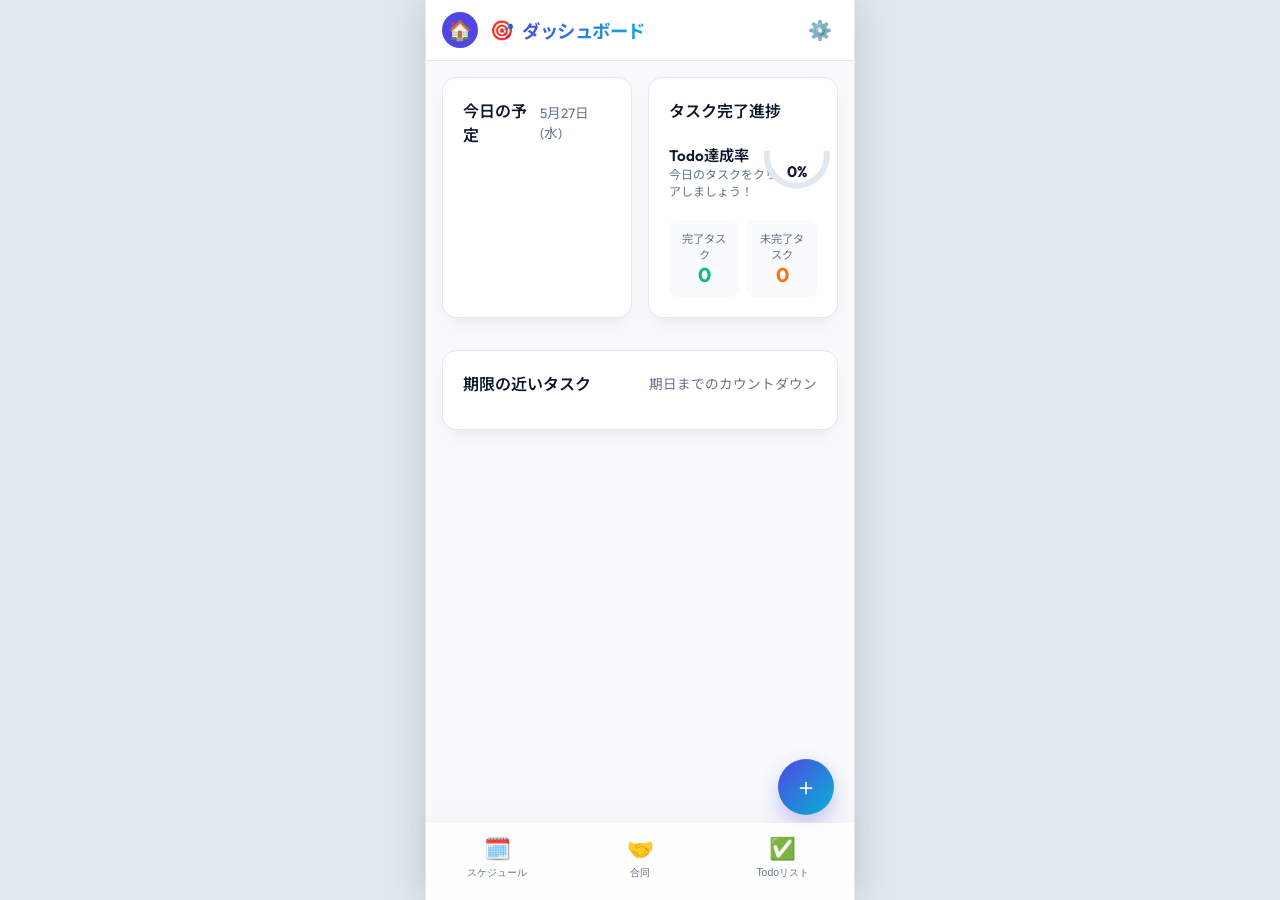
==== code/index.html @ f5e9c6a5 "Add files via upload" ====
<!DOCTYPE html>
<html lang="ja" data-theme="light">

<head>
    <link rel="manifest" href="manifest.json">
    <meta charset="UTF-8">
    <meta name="viewport" content="width=device-width, initial-scale=1.0">
    <title>ライフ・オーガナイザー - スケジュール＆Todo管理</title>
    <link rel="stylesheet" href="style.css">
</head>

<body>

    <!-- ヘッダー -->
    <header>
        <div class="header-left">
            <button id="header-btn-dashboard" class="header-icon-btn active"
                onclick="switchPage('dashboard', 'ダッシュボード')" title="ダッシュボード">🏠</button>
            <div class="header-logo">
                <span style="font-size: 1.2rem;">🎯</span>
                <h1 id="header-title">ダッシュボード</h1>
            </div>
        </div>
        <div class="header-right">
            <button id="header-btn-settings" class="header-icon-btn" onclick="switchPage('settings', '設定・画像')"
                title="設定・画像">⚙️</button>
        </div>
    </header>

    <!-- メインコンテンツ -->
    <main>

        <!-- 1. ダッシュボード画面 -->
        <div id="page-dashboard" class="page active">
            <div class="dashboard-grid">

                <!-- 今日の一日（スケジュール） -->
                <div class="card">
                    <div class="card-title">
                        <span>今日の予定</span>
                        <span class="card-subtitle" id="dash-date">5月27日 (水)</span>
                    </div>
                    <div id="dashboard-schedule" class="dashboard-schedule-list">
                        <!-- JSで動的に追加 -->
                    </div>
                </div>

                <!-- タスク進捗サマリー -->
                <div class="card">
                    <div class="card-title">タスク完了進捗</div>
                    <div class="stat-widget">
                        <div>
                            <div style="font-weight: 600; font-size: 0.95rem;">Todo達成率</div>
                            <div style="font-size: 0.75rem; color: var(--text-secondary);">今日のタスクをクリアしましょう！</div>
                        </div>

                        <!-- 円形進捗ゲージ -->
                        <div class="progress-ring-container">
                            <svg class="progress-ring-svg">
                                <circle class="progress-ring-circle-bg" cx="35" cy="35" r="30" />
                                <circle class="progress-ring-circle" id="progress-circle" cx="35" cy="35" r="30" />
                            </svg>
                            <span class="progress-text" id="progress-percent-text">0%</span>
                        </div>
                    </div>

                    <div style="display: grid; grid-template-columns: 1fr 1fr; gap: 8px; margin-top: 14px;">
                        <div
                            style="background-color: var(--bg-primary); padding: 10px; border-radius: var(--radius-sm); text-align: center;">
                            <div style="font-size: 0.7rem; color: var(--text-secondary);">完了タスク</div>
                            <div style="font-size: 1.25rem; font-weight: 700; color: var(--accent-green);"
                                id="todo-completed-count">0</div>
                        </div>
                        <div
                            style="background-color: var(--bg-primary); padding: 10px; border-radius: var(--radius-sm); text-align: center;">
                            <div style="font-size: 0.7rem; color: var(--text-secondary);">未完了タスク</div>
                            <div style="font-size: 1.25rem; font-weight: 700; color: var(--accent-orange);"
                                id="todo-active-count">0</div>
                        </div>
                    </div>
                </div>

                <!-- 期限の近いタスク -->
                <div class="card" style="grid-column: 1 / -1;">
                    <div class="card-title">
                        <span>期限の近いタスク</span>
                        <span class="card-subtitle">期日までのカウントダウン</span>
                    </div>
                    <div id="dashboard-todos" class="dashboard-todos-list">
                        <!-- JSで動的に追加 -->
                    </div>
                </div>

            </div>
        </div>



        <!-- 3. 見比べ画面 (左右分割) -->
        <div id="page-split" class="page">
            <div class="split-container" id="split-container">
                <!-- 左側：本日のスケジュールタイムライン -->
                <div class="split-left" id="split-left">
                    <div class="card-title" style="margin-bottom: 8px; flex-wrap: wrap; gap: 6px;">
                        <span id="split-schedule-title">スケジュール</span>
                        <br>
                        <div style="display: flex; align-items: center; gap: 6px; margin-left: auto;">
                            <button class="btn-icon" id="split-prev" title="前日" onclick="moveSplitDate(-1)">◀</button>
                            <span class="card-subtitle" id="split-date"
                                style="min-width: 90px; text-align: center;">-月-日 (-)</span>
                            <button class="btn-icon" id="split-next" title="翌日" onclick="moveSplitDate(1)">▶</button>
                            <button class="btn-today" id="split-today" onclick="moveSplitDate(0)"
                                style="font-size: 0.7rem; padding: 3px 8px;">今日</button>
                        </div>
                    </div>
                    <div id="split-schedule-content" class="schedule-timeline-wrapper">
                        <!-- JSで今日のスケジュールと空き時間を描画 -->
                    </div>
                </div>
                <!-- 仕切り線 (レジライザー) -->
                <div class="split-divider" id="split-divider">
                    <div class="split-divider-handle"></div>
                </div>
                <!-- 右側：Todoリスト -->
                <div class="split-right" id="split-right">
                    <div class="card-title" style="margin-bottom: 8px;">締め切り間近のTodo</div>
                    <div id="split-todo-content" class="todo-list-wrapper">
                        <!-- JSで簡略版Todoリストを描画 -->
                    </div>
                </div>
            </div>
        </div>

        <!-- 4. スケジュール画面（旧カレンダー） -->
        <div id="page-calendar" class="page">
            <div class="calendar-controls">
                <div style="display: flex; gap: 8px; align-items: center;">
                    <button class="btn-icon" id="cal-prev" title="前">◀</button>
                    <button class="btn-today" id="cal-today">今日</button>
                    <button class="btn-icon" id="cal-next" title="次">▶</button>
                </div>
                <div class="calendar-month-center">
                    <h2 id="calendar-month-year">2026年 5月</h2>
                </div>
                <!-- 週・月切り替えセグメントコントロール -->
                <div class="view-toggle-container">
                    <button id="btn-view-month" class="view-toggle-btn active"
                        onclick="switchCalendarView('month')">月</button>
                    <button id="btn-view-week" class="view-toggle-btn" onclick="switchCalendarView('week')">週</button>
                </div>
            </div>
            <!-- 曜日ヘッダー（固定） -->
            <div class="calendar-weekday-header" id="calendar-weekday-header">
                <!-- JSで生成 -->
            </div>
            <!-- 日付グリッド（スクロール可能） -->
            <div class="calendar-grid" id="calendar-grid">
                <!-- JSで動的にカレンダーを生成 -->
            </div>
        </div>

        <!-- 5. Todoリスト画面 -->
        <div id="page-todo" class="page">
            <!-- フィルターコントロール -->
            <div style="display: flex; flex-direction: column; gap: 10px; margin-bottom: 16px;">
                <!-- 状態フィルター + 並び替え -->
                <div style="display: flex; gap: 6px; overflow-x: auto; padding-bottom: 2px; align-items: center;">
                    <button class="btn btn-primary" id="todo-filter-all">すべて</button>
                    <button class="btn btn-secondary" id="todo-filter-active">未完了</button>
                    <button class="btn btn-secondary" id="todo-filter-completed">完了済み</button>
                    <div style="margin-left: auto; display: flex; align-items: center; gap: 6px; flex-shrink: 0;">
                        <span
                            style="font-size: 0.75rem; color: var(--text-secondary); white-space: nowrap;">並び替え:</span>
                        <select id="todo-sort-select" class="form-control"
                            style="font-size: 0.75rem; padding: 4px 8px; height: auto; min-width: 110px;">
                            <option value="deadline-asc">期日 昇順 ↑</option>
                            <option value="deadline-desc">期日 降順 ↓</option>
                            <option value="priority-desc">優先順位順</option>
                        </select>
                    </div>
                </div>
                <!-- カテゴリタグフィルター -->
                <div
                    style="display: flex; gap: 6px; overflow-x: auto; padding-bottom: 2px; border-top: 1px solid var(--border); padding-top: 8px;">
                    <button class="btn btn-secondary" style="font-size:0.75rem; padding: 4px 10px;"
                        id="tag-filter-all">全タグ</button>
                    <button class="btn btn-secondary" style="font-size:0.75rem; padding: 4px 10px;"
                        id="tag-filter-work">💼<br> 仕事</button>
                    <button class="btn btn-secondary" style="font-size:0.75rem; padding: 4px 10px;"
                        id="tag-filter-private">🏠<br> プライベート</button>
                    <button class="btn btn-secondary" style="font-size:0.75rem; padding: 4px 10px;"
                        id="tag-filter-shopping">🛒<br>買い物</button>
                    <button class="btn btn-secondary" style="font-size:0.75rem; padding: 4px 10px;"
                        id="tag-filter-other">💡<br>その他</button>
                </div>
            </div>
            <div class="todo-list-wrapper" id="todo-list-container">
                <!-- JSで動的にTodoカードを描画 -->
            </div>
        </div>

        <!-- 6. 設定・画像管理画面 -->
        <div id="page-settings" class="page">
            <div class="card">
                <div class="card-title">参考用画像・スケジュール写真の登録</div>
                <p style="font-size: 0.8rem; color: var(--text-secondary); margin-bottom: 14px;">
                    仕事のシフト表、カレンダーのスクショ、トレーニングメニューなどの画像を登録し、いつでも参照できます。
                </p>
                <div class="image-upload-area" id="image-upload-area">
                    <span style="font-size: 2rem; display: block; margin-bottom: 8px;">📷</span>
                    <span style="font-size: 0.85rem; font-weight: 600;">画像をアップロード / カメラで撮影</span>
                    <input type="file" id="timetable-image-input" accept="image/*" style="display: none;">
                </div>
                <div class="image-preview-container" id="image-preview-container" style="display: none;">
                    <button class="image-remove-btn" id="image-remove-btn" title="画像を削除">✕</button>
                    <img id="timetable-image-preview" src="" alt="登録スケジュール画像">
                </div>
            </div>

            <div class="card">
                <div class="card-title">表示設定</div>
                <div class="setting-item">
                    <div>
                        <div style="font-weight: 600; font-size: 0.9rem;">ダークモード</div>
                        <div style="font-size: 0.75rem; color: var(--text-secondary);">アプリをダークテーマ（黒背景）にします</div>
                    </div>
                    <label class="switch">
                        <input type="checkbox" id="setting-dark-theme">
                        <span class="slider"></span>
                    </label>
                </div>
                <div class="setting-item">
                    <div>
                        <div style="font-weight: 600; font-size: 0.9rem;">土曜日・日曜日を表示</div>
                        <div style="font-size: 0.75rem; color: var(--text-secondary);">週間プランナーに土日を含めます</div>
                    </div>
                    <label class="switch">
                        <input type="checkbox" id="setting-saturday" checked>
                        <span class="slider"></span>
                    </label>
                </div>
                <div class="setting-item">
                    <div>
                        <div style="font-weight: 600; font-size: 0.9rem;">カレンダーを月曜始まりにする</div>
                        <div style="font-size: 0.75rem; color: var(--text-secondary);">オフにすると日曜始まりになります</div>
                    </div>
                    <label class="switch">
                        <input type="checkbox" id="setting-monday-start" checked>
                        <span class="slider"></span>
                    </label>
                </div>
            </div>

            <div class="card" style="border-color: rgba(239, 68, 68, 0.2);">
                <div class="card-title" style="color: var(--accent-red);">データ管理</div>
                <p style="font-size: 0.8rem; color: var(--text-secondary); margin-bottom: 14px;">
                    アプリに保存されているすべてのデータ（スケジュール、Todo、設定、画像）を完全に初期化します。
                </p>
                <button class="btn btn-danger btn-full" id="btn-reset-data">データをすべて初期化する</button>
            </div>
        </div>

    </main>

    <!-- 新規作成ダイアログを呼び出すフローティングアクションボタン(FAB) -->
    <button class="fab" id="fab" title="新規追加">＋</button>

    <!-- ボトムナビゲーション -->
    <nav>
        <button id="nav-calendar" onclick="switchPage('calendar', 'スケジュール')">
            <span class="nav-icon">🗓️</span>
            <span>スケジュール</span>
        </button>
        <button id="nav-split" onclick="switchPage('split', '合同')">
            <span class="nav-icon">🤝</span>
            <span>合同</span>
        </button>
        <button id="nav-todo" onclick="switchPage('todo', 'Todoリスト')">
            <span class="nav-icon">✅</span>
            <span>Todoリスト</span>
        </button>
    </nav>


    <!-- ================= モーダル群 ================= -->

    <!-- 1. 新規追加選択モーダル -->
    <div class="modal-overlay" id="modal-add-selector">
        <div class="modal">
            <div class="modal-header">
                <h3 class="modal-title">新規追加</h3>
                <button class="modal-close" onclick="closeModal('modal-add-selector')">✕</button>
            </div>
            <div style="display: flex; flex-direction: column; gap: 12px;">
                <button class="btn btn-secondary" onclick="openAddTodoFromSelector()"
                    style="justify-content: flex-start; padding: 14px;">
                    <span style="font-size: 1.25rem; margin-right: 8px;">✅</span>
                    Todoを追加する
                </button>
                <button class="btn btn-secondary" onclick="openAddEventFromSelector()"
                    style="justify-content: flex-start; padding: 14px;">
                    <span style="font-size: 1.25rem; margin-right: 8px;">📅</span>
                    予定を追加する
                </button>
            </div>
        </div>
    </div>

    <!-- 2. 週間スケジュール登録・編集モーダル -->
    <div class="modal-overlay" id="modal-weekly-edit">
        <div class="modal">
            <div class="modal-header">
                <h3 class="modal-title" id="weekly-modal-title">習慣・週間予定の登録</h3>
                <button class="modal-close" onclick="closeModal('modal-weekly-edit')">✕</button>
            </div>
            <form id="form-weekly">
                <input type="hidden" id="weekly-id">

                <div class="form-group">
                    <label for="weekly-title">予定・ルーティン名 *</label>
                    <input type="text" id="weekly-title" class="form-control" placeholder="例: ヨガ教室、英会話、ゴミ出し" required>
                </div>
                <div class="form-row">
                    <div class="form-group">
                        <label for="weekly-day-select">曜日 *</label>
                        <select id="weekly-day-select" class="form-control">
                            <option value="1">月曜日</option>
                            <option value="2">火曜日</option>
                            <option value="3">水曜日</option>
                            <option value="4">木曜日</option>
                            <option value="5">金曜日</option>
                            <option value="6" id="weekly-opt-sat">土曜日</option>
                            <option value="0" id="weekly-opt-sun">日曜日</option>
                        </select>
                    </div>
                    <div class="form-group">
                        <label for="weekly-timeblock-select">時間枠 *</label>
                        <select id="weekly-timeblock-select" class="form-control" onchange="toggleWeeklyTimeInput()">
                            <option value="morning">🌅 朝 (〜12時)</option>
                            <option value="afternoon">☀️ 昼 (12時〜18時)</option>
                            <option value="evening">🌙 夜 (18時〜)</option>
                            <option value="specific">🕰️ 時間を指定する</option>
                        </select>
                    </div>
                </div>

                <!-- 具体的な時間設定 (時間指定選択時のみ表示) -->
                <div class="form-row" id="weekly-time-input-row" style="display: none;">
                    <div class="form-group">
                        <label for="weekly-start-time">開始時刻</label>
                        <input type="time" id="weekly-start-time" class="form-control" value="09:00">
                    </div>
                    <div class="form-group">
                        <label for="weekly-end-time">終了時刻</label>
                        <input type="time" id="weekly-end-time" class="form-control" value="10:00">
                    </div>
                </div>

                <div class="form-row">
                    <div class="form-group">
                        <label for="weekly-category">カテゴリ</label>
                        <select id="weekly-category" class="form-control">
                            <option value="work">💼 仕事</option>
                            <option value="private" selected>🏠 プライベート</option>
                            <option value="shopping">🛒 買い物</option>
                            <option value="other">💡 その他</option>
                        </select>
                    </div>
                    <div class="form-group">
                        <label for="weekly-color">テーマカラー</label>
                        <input type="hidden" id="weekly-color" value="#4F46E5">
                        <div class="color-picker" id="weekly-color-picker">
                            <!-- JSで生成 -->
                        </div>
                    </div>
                </div>

                <div class="form-group">
                    <label for="weekly-notes">詳細メモ</label>
                    <textarea id="weekly-notes" class="form-control" rows="2" placeholder="持ち物、場所、備考など"></textarea>
                </div>

                <div style="display: flex; gap: 10px; margin-top: 20px;">
                    <button type="button" class="btn btn-secondary" onclick="closeModal('modal-weekly-edit')"
                        style="flex: 1;">キャンセル</button>
                    <button type="submit" class="btn btn-primary" style="flex: 1;">保存する</button>
                </div>
            </form>
        </div>
    </div>

    <!-- 3. Todo登録・編集モーダル -->
    <div class="modal-overlay" id="modal-todo-edit">
        <div class="modal">
            <div class="modal-header">
                <h3 class="modal-title" id="todo-modal-title">Todo・タスクの追加</h3>
                <button class="modal-close" onclick="closeModal('modal-todo-edit')">✕</button>
            </div>
            <form id="form-todo">
                <input type="hidden" id="todo-id">
                <div class="form-group">
                    <label for="todo-title">タスク名 *</label>
                    <input type="text" id="todo-title" class="form-control" placeholder="例: レポート提出、食材買い出し、メール返信"
                        required>
                </div>
                <div class="form-row">
                    <div class="form-group">
                        <label for="todo-category">カテゴリ</label>
                        <select id="todo-category" class="form-control">
                            <option value="work">💼 仕事</option>
                            <option value="private" selected>🏠 プライベート</option>
                            <option value="shopping">🛒 買い物</option>
                            <option value="other">💡 その他</option>
                        </select>
                    </div>
                    <div class="form-group">
                        <label for="todo-priority">優先度</label>
                        <select id="todo-priority" class="form-control">
                            <option value="low">低</option>
                            <option value="medium" selected>中</option>
                            <option value="high">高（最重要）</option>
                        </select>
                    </div>
                </div>
                <div class="form-row">
                    <div class="form-group">
                        <label for="todo-deadline">締め切り日時 *</label>
                        <input type="datetime-local" id="todo-deadline" class="form-control" required>
                    </div>
                    <div class="form-group">
                        <label for="todo-recurrence">繰り返し</label>
                        <select id="todo-recurrence" class="form-control">
                            <option value="none">なし</option>
                            <option value="daily">毎日</option>
                            <option value="weekly">毎週</option>
                            <option value="monthly">毎月</option>
                        </select>
                    </div>
                </div>
                <div class="form-group">
                    <label for="todo-notes">メモ詳細</label>
                    <textarea id="todo-notes" class="form-control" rows="2" placeholder="詳細や参考URLなど"></textarea>
                </div>
                <div style="display: flex; gap: 10px; margin-top: 20px;">
                    <button type="button" class="btn btn-secondary" onclick="closeModal('modal-todo-edit')"
                        style="flex: 1;">キャンセル</button>
                    <button type="submit" class="btn btn-primary" style="flex: 1;">保存する</button>
                </div>
            </form>
        </div>
    </div>

    <!-- 4. カレンダー予定追加モーダル -->
    <div class="modal-overlay" id="modal-event-edit">
        <div class="modal">
            <div class="modal-header">
                <h3 class="modal-title" id="event-modal-title">予定の追加</h3>
                <button class="modal-close" onclick="closeModal('modal-event-edit')">✕</button>
            </div>
            <form id="form-event">
                <input type="hidden" id="event-id">
                <div class="form-group">
                    <label for="event-title">予定タイトル *</label>
                    <input type="text" id="event-title" class="form-control" placeholder="例: 美容院、ミーティング、旅行" required>
                </div>
                <div class="form-row" style="display: flex; align-items: center; gap: 8px; margin-bottom: 12px;">
                    <div class="form-group" style="display: flex; align-items: center; gap: 8px; margin-bottom: 0;">
                        <input type="checkbox" id="event-allday" onchange="toggleEventAllDay()"
                            style="width: 18px; height: 18px; cursor: pointer;">
                        <label for="event-allday" style="margin-bottom: 0; cursor: pointer;">終日予定にする</label>
                    </div>
                </div>
                <div class="form-group">
                    <label for="event-start" id="lbl-event-start">開始日時 *</label>
                    <input type="datetime-local" id="event-start" class="form-control" required>
                </div>
                <div class="form-group">
                    <label for="event-end" id="lbl-event-end">終了日時</label>
                    <input type="datetime-local" id="event-end" class="form-control">
                </div>
                <div class="form-row">
                    <div class="form-group">
                        <label for="event-recurrence">繰り返し</label>
                        <select id="event-recurrence" class="form-control">
                            <option value="none">なし</option>
                            <option value="daily">毎日</option>
                            <option value="weekly">毎週</option>
                            <option value="monthly">毎月</option>
                        </select>
                    </div>
                    <div class="form-group">
                        <label for="event-travel-time">移動時間 (分)</label>
                        <input type="number" id="event-travel-time" class="form-control" placeholder="例: 30" min="0">
                    </div>
                </div>
                <div class="form-group">
                    <label for="event-location">場所</label>
                    <input type="text" id="event-location" class="form-control" placeholder="例: 会議室A、カフェ">
                </div>
                <div class="form-group">
                    <label>テーマカラー</label>
                    <div class="color-picker" id="event-color-picker">
                        <!-- JSでカラーオプションを生成 -->
                    </div>
                    <input type="hidden" id="event-color" value="#0EA5E9">
                </div>
                <div class="form-group">
                    <label for="event-notes">メモ</label>
                    <textarea id="event-notes" class="form-control" rows="2" placeholder="持ち物や場所など"></textarea>
                </div>
                <div style="display: flex; gap: 10px; margin-top: 20px;">
                    <button type="button" class="btn btn-secondary" onclick="closeModal('modal-event-edit')"
                        style="flex: 1;">キャンセル</button>
                    <button type="submit" class="btn btn-primary" style="flex: 1;">保存する</button>
                </div>
            </form>
        </div>
    </div>

    <!-- 5. 日にち詳細（カレンダー長押し・クリック時）モーダル -->
    <div class="modal-overlay" id="modal-day-details">
        <div class="modal">
            <div class="modal-header">
                <h3 class="modal-title" id="day-details-title">2026年5月27日 の予定</h3>
                <button class="modal-close" onclick="closeModal('modal-day-details')">✕</button>
            </div>
            <div id="day-events-list"
                style="display: flex; flex-direction: column; gap: 10px; margin-bottom: 20px; max-height: 300px; overflow-y: auto;">
                <!-- JSでその日の予定を表示 -->
            </div>
            <div style="display: flex; gap: 8px;">
                <button class="btn btn-secondary" onclick="closeModal('modal-day-details')"
                    style="flex: 1;">閉じる</button>
                <button class="btn btn-primary" id="btn-add-event-for-day" style="flex: 1;">＋ 予定を追加</button>
            </div>
        </div>
    </div>

    <!-- 6. 削除確認ダイアログ（アプリ内カスタムconfirm） -->
    <div class="modal-overlay" id="modal-confirm">
        <div class="modal" style="max-width: 320px; text-align: center;">
            <div style="font-size: 1.8rem; margin-bottom: 12px;">🗑️</div>
            <p id="confirm-dialog-message"
                style="font-size: 0.95rem; font-weight: 600; margin-bottom: 20px; color: var(--text-primary);"></p>
            <div style="display: flex; gap: 10px;">
                <button id="confirm-dialog-cancel" class="btn btn-secondary" style="flex: 1;">キャンセル</button>
                <button id="confirm-dialog-ok" class="btn btn-danger" style="flex: 1;">削除する</button>
            </div>
        </div>
    </div>

    <!-- トースト通知 -->
    <div id="toast-container" class="toast-container"></div>

    <!-- アプリケーションロジック -->
    <script src="app.js"></script>
    <script>
        if ('serviceWorker' in navigator) {
            window.addEventListener('load', () => {
                navigator.serviceWorker.register('./sw.js')
                    .then(reg => console.log('PWA ServiceWorker 登録成功成功!', reg.scope))
                    .catch(err => console.log('PWA ServiceWorker 登録失敗...', err));
            });
        }
    </script>
</body>

</html>
---- code/style.css ----
@import url('https://fonts.googleapis.com/css2?family=Noto+Sans+JP:wght@300;400;500;700&family=Outfit:wght@300;400;500;600;700&display=swap');

:root {
    /* Light Mode Variables */
    --bg-primary: #F8FAFC;
    --bg-secondary: #FFFFFF;
    --text-primary: #0F172A;
    --text-secondary: #64748B;
    --primary: #4F46E5;
    --primary-light: #EEF2FF;
    --accent-red: #EF4444;
    --accent-orange: #F97316;
    --accent-yellow: #F59E0B;
    --accent-green: #10B981;
    --accent-blue: #06B6D4;
    --border: #E2E8F0;
    --card-shadow: 0 10px 25px -5px rgba(0, 0, 0, 0.05), 0 8px 10px -6px rgba(0, 0, 0, 0.03);
    --glass-bg: rgba(255, 255, 255, 0.7);
    --glass-border: rgba(255, 255, 255, 0.4);
    --radius-sm: 8px;
    --radius-md: 14px;
    --radius-lg: 20px;
    --transition: all 0.3s cubic-bezier(0.4, 0, 0.2, 1);
}

[data-theme="dark"] {
    /* Dark Mode Variables */
    --bg-primary: #0B0F19;
    --bg-secondary: #161D30;
    --text-primary: #F8FAFC;
    --text-secondary: #94A3B8;
    --primary: #6366F1;
    --primary-light: #1E1B4B;
    --border: #243049;
    --card-shadow: 0 10px 25px -5px rgba(0, 0, 0, 0.3), 0 8px 10px -6px rgba(0, 0, 0, 0.2);
    --glass-bg: rgba(22, 29, 48, 0.8);
    --glass-border: rgba(255, 255, 255, 0.05);
}

* {
    box-sizing: border-box;
    margin: 0;
    padding: 0;
}

html {
    background-color: #E2E8F0;
    transition: background-color 0.3s ease;
}

[data-theme="dark"] html {
    background-color: #0F172A;
}

body {
    font-family: 'Outfit', 'Noto Sans JP', sans-serif;
    background-color: var(--bg-primary);
    color: var(--text-primary);
    height: 100vh;
    display: flex;
    flex-direction: column;
    overflow: hidden;
    transition: background-color 0.3s ease, color 0.3s ease;
    max-width: 430px;
    margin: 0 auto;
    position: relative;
    box-shadow: 0 0 40px rgba(0, 0, 0, 0.15);
    border-left: 1px solid var(--border);
    border-right: 1px solid var(--border);
}

/* Header */
header {
    background-color: var(--bg-secondary);
    padding: 12px 16px;
    display: flex;
    justify-content: space-between;
    align-items: center;
    border-bottom: 1px solid var(--border);
    z-index: 10;
}

.header-right {
    display: flex;
    align-items: center;
    gap: 8px;
}

.header-logo {
    display: flex;
    align-items: center;
    gap: 8px;
}

.header-logo h1 {
    font-size: 1.15rem;
    font-weight: 700;
    letter-spacing: -0.5px;
    background: linear-gradient(135deg, var(--primary), var(--accent-blue));
    -webkit-background-clip: text;
    -webkit-text-fill-color: transparent;
}

.theme-toggle {
    background: none;
    border: none;
    font-size: 1.25rem;
    cursor: pointer;
    color: var(--text-secondary);
    transition: var(--transition);
    padding: 6px;
    border-radius: 50%;
    display: flex;
    align-items: center;
    justify-content: center;
}

.theme-toggle:hover {
    background-color: var(--primary-light);
    color: var(--primary);
    transform: scale(1.1);
}

/* Main scrollable area */
main {
    flex: 1;
    overflow-y: auto;
    padding: 16px 16px 100px 16px;
}

.page {
    display: none;
    opacity: 0;
    transform: translateY(10px);
    transition: opacity 0.4s ease, transform 0.4s ease;
}

.page.active {
    display: block;
    opacity: 1;
    transform: translateY(0);
}

/* Card layout common styles */
.card {
    background-color: var(--bg-secondary);
    border-radius: var(--radius-md);
    padding: 20px;
    margin-bottom: 16px;
    box-shadow: var(--card-shadow);
    border: 1px solid var(--border);
    transition: var(--transition);
}

.card:hover {
    transform: translateY(-2px);
    box-shadow: 0 15px 30px -5px rgba(0, 0, 0, 0.08);
}

.card-title {
    font-size: 1rem;
    font-weight: 600;
    margin-bottom: 14px;
    display: flex;
    align-items: center;
    justify-content: space-between;
    color: var(--text-primary);
}

.card-subtitle {
    font-size: 0.85rem;
    color: var(--text-secondary);
    font-weight: 400;
}

/* 1. Dashboard View Styles */
.dashboard-grid {
    display: grid;
    grid-template-columns: 1fr;
    gap: 16px;
}

@media (min-width: 768px) {
    .dashboard-grid {
        grid-template-columns: 1fr 1fr;
    }
}

.stat-widget {
    display: flex;
    justify-content: space-between;
    align-items: center;
}

/* Circular Progress Ring Container */
.progress-ring-container {
    position: relative;
    width: 70px;
    height: 70px;
    display: flex;
    align-items: center;
    justify-content: center;
}

.progress-ring-svg {
    transform: rotate(-90deg);
    width: 100%;
    height: 100%;
}

.progress-ring-circle-bg {
    fill: none;
    stroke: var(--border);
    stroke-width: 6;
}

.progress-ring-circle {
    fill: none;
    stroke: var(--primary);
    stroke-dasharray: 220;
    /* 2 * PI * r (r=35 -> ~220) */
    stroke-dashoffset: 220;
    stroke-width: 6;
    stroke-linecap: round;
    transition: stroke-dashoffset 0.5s cubic-bezier(0.4, 0, 0.2, 1);
}

.progress-text {
    position: absolute;
    font-size: 0.95rem;
    font-weight: 700;
    color: var(--text-primary);
}

.dashboard-schedule-list,
.dashboard-todos-list {
    display: flex;
    flex-direction: column;
    gap: 10px;
}

.dash-item {
    background-color: var(--bg-primary);
    border-radius: var(--radius-sm);
    padding: 12px 16px;
    display: flex;
    justify-content: space-between;
    align-items: center;
    border-left: 4px solid var(--primary);
    transition: var(--transition);
}

.dash-item.empty {
    border-left-color: var(--text-secondary);
    opacity: 0.7;
    justify-content: center;
    color: var(--text-secondary);
    font-size: 0.9rem;
    padding: 20px;
    border-style: dashed;
    border-width: 1px 1px 1px 4px;
    background: transparent;
}

/* Category Tag Badges */
.tag-badge {
    display: inline-block;
    padding: 2px 8px;
    border-radius: 4px;
    font-size: 0.65rem;
    font-weight: 600;
    text-transform: uppercase;
}

.tag-badge.work {
    background-color: rgba(79, 70, 229, 0.1);
    color: var(--primary);
}

.tag-badge.private {
    background-color: rgba(16, 185, 129, 0.1);
    color: var(--accent-green);
}

.tag-badge.shopping {
    background-color: rgba(245, 158, 11, 0.1);
    color: var(--accent-yellow);
}

.tag-badge.other {
    background-color: rgba(6, 182, 212, 0.1);
    color: var(--accent-blue);
}

/* 2. Weekly Planner (Option A - Vertical Stack of Day Cards) */
.weekly-container {
    display: flex;
    flex-direction: column;
    gap: 16px;
}

.weekly-day-card {
    background-color: var(--bg-secondary);
    border-radius: var(--radius-md);
    border: 1px solid var(--border);
    box-shadow: var(--card-shadow);
    padding: 16px;
    transition: var(--transition);
}

.weekly-day-card.today-card {
    border-color: var(--primary);
    box-shadow: 0 0 0 2px var(--primary-light), var(--card-shadow);
}

.weekly-day-header {
    display: flex;
    justify-content: space-between;
    align-items: center;
    border-bottom: 1px solid var(--border);
    padding-bottom: 10px;
    margin-bottom: 12px;
}

.weekly-day-name {
    font-weight: 700;
    font-size: 0.95rem;
    display: flex;
    align-items: center;
    gap: 6px;
}

.weekly-day-card.today-card .weekly-day-name {
    color: var(--primary);
}

.weekly-day-card.today-card .weekly-day-name::after {
    content: "今日";
    background-color: var(--primary);
    color: white;
    font-size: 0.6rem;
    padding: 1px 6px;
    border-radius: 10px;
    font-weight: 600;
}

.weekly-add-btn {
    background: none;
    border: none;
    color: var(--primary);
    font-size: 0.8rem;
    font-weight: 600;
    cursor: pointer;
    display: flex;
    align-items: center;
    gap: 4px;
    padding: 4px 8px;
    border-radius: var(--radius-sm);
    transition: var(--transition);
}

.weekly-add-btn:hover {
    background-color: var(--primary-light);
}

/* Time Blocks inside Day Card */
.time-blocks-list {
    display: flex;
    flex-direction: column;
    gap: 8px;
}

.time-block-item {
    background-color: var(--bg-primary);
    border-radius: var(--radius-sm);
    padding: 10px 14px;
    display: flex;
    align-items: center;
    justify-content: space-between;
    transition: var(--transition);
    cursor: pointer;
    border-left: 4px solid var(--border);
    position: relative;
}

.time-block-item:hover {
    transform: translateX(3px);
    background-color: var(--border);
}

.time-block-left {
    display: flex;
    align-items: center;
    gap: 12px;
    flex: 1;
}

.time-block-meta {
    font-size: 0.75rem;
    font-weight: 600;
    color: var(--text-secondary);
    min-width: 80px;
}

.time-block-title {
    font-weight: 500;
    font-size: 0.85rem;
    color: var(--text-primary);
}

.time-block-actions {
    display: flex;
    gap: 8px;
    opacity: 0.3;
    transition: var(--transition);
}

.time-block-item:hover .time-block-actions {
    opacity: 1;
}

/* 3. Calendar View */
.calendar-controls {
    display: flex;
    justify-content: space-between;
    align-items: center;
    margin-bottom: 12px;
    gap: 6px;
    flex-wrap: nowrap;
}

.calendar-controls h2 {
    font-size: 1rem;
    font-weight: 700;
    white-space: nowrap;
}

.calendar-month-center {
    flex: 1;
    text-align: center;
    min-width: 0;
}

.btn-today {
    background-color: var(--bg-secondary);
    border: 1px solid var(--border);
    color: var(--primary);
    padding: 6px 10px;
    border-radius: var(--radius-sm);
    font-size: 0.75rem;
    font-weight: 700;
    cursor: pointer;
    transition: var(--transition);
    white-space: nowrap;
}

.btn-today:hover {
    background-color: var(--primary);
    color: white;
}

.btn-icon {
    background-color: var(--bg-secondary);
    border: 1px solid var(--border);
    color: var(--text-primary);
    width: 38px;
    height: 38px;
    border-radius: 50%;
    display: flex;
    align-items: center;
    justify-content: center;
    cursor: pointer;
    font-size: 0.95rem;
    transition: var(--transition);
    box-shadow: var(--card-shadow);
}

.btn-icon:hover {
    background-color: var(--primary);
    color: white;
    border-color: var(--primary);
}

.calendar-grid {
    display: grid;
    grid-template-columns: repeat(7, 1fr);
    border-radius: 0 0 var(--radius-md) var(--radius-md);
    overflow: hidden;
    border: 1px solid var(--border);
    border-top: none;
    background-color: var(--bg-secondary);
    width: 100%;
    table-layout: fixed;
}

.calendar-day-header {
    background-color: var(--primary-light);
    color: var(--primary);
    font-weight: 700;
    text-align: center;
    padding: 8px 2px;
    font-size: 0.75rem;
    overflow: hidden;
    white-space: nowrap;
    text-overflow: ellipsis;
}

.calendar-day-header.sat-col {
    color: #3b82f6;
    /* Sat */
}

.calendar-day-header.sun-col {
    color: #ef4444;
    /* Sun */
}

.calendar-day-cell {
    min-height: 70px;
    padding: 4px;
    border-bottom: 1px solid var(--border);
    border-right: 1px solid var(--border);
    background-color: var(--bg-secondary);
    display: flex;
    flex-direction: column;
    justify-content: flex-start;
    transition: var(--transition);
    cursor: pointer;
    overflow: hidden;
    min-width: 0;
    box-sizing: border-box;
}

.calendar-day-cell:nth-child(7n) {
    border-right: none;
}

.calendar-day-cell:hover {
    background-color: var(--bg-primary);
}

.calendar-day-cell.other-month {
    opacity: 0.3;
}

.calendar-day-cell.today {
    background-color: var(--primary-light);
}

.calendar-day-cell.today .day-number {
    background-color: var(--primary);
    color: white;
    width: 20px;
    height: 20px;
    border-radius: 50%;
    display: flex;
    align-items: center;
    justify-content: center;
}

.day-number {
    font-size: 0.8rem;
    font-weight: 600;
    color: var(--text-primary);
    margin-bottom: 4px;
}

.calendar-events-container {
    display: flex;
    flex-direction: column;
    gap: 3px;
    overflow: hidden;
}

.calendar-event-dot {
    font-size: 0.65rem;
    padding: 2px 4px;
    border-radius: 3px;
    color: white;
    white-space: nowrap;
    overflow: hidden;
    text-overflow: ellipsis;
    font-weight: 500;
}

/* 4. Todo View */
.todo-list-wrapper {
    display: flex;
    flex-direction: column;
    gap: 12px;
}

.todo-item-card {
    background-color: var(--bg-secondary);
    border: 1px solid var(--border);
    border-radius: var(--radius-md);
    padding: 16px;
    display: flex;
    justify-content: space-between;
    align-items: center;
    box-shadow: var(--card-shadow);
    transition: var(--transition);
    position: relative;
    overflow: hidden;
}

.todo-item-card.completed {
    opacity: 0.6;
}

.todo-item-card.completed .todo-main-title {
    text-decoration: line-through;
    color: var(--text-secondary);
}

.todo-left {
    display: flex;
    align-items: center;
    gap: 14px;
}

.todo-checkbox {
    width: 22px;
    height: 22px;
    border-radius: 6px;
    border: 2px solid var(--border);
    cursor: pointer;
    display: flex;
    align-items: center;
    justify-content: center;
    transition: var(--transition);
}

.todo-checkbox.checked {
    background-color: var(--accent-green);
    border-color: var(--accent-green);
    color: white;
}

.todo-checkbox.checked::after {
    content: "✓";
    font-size: 0.85rem;
    font-weight: 700;
}

.todo-info-group {
    display: flex;
    flex-direction: column;
    gap: 4px;
}

.todo-main-title {
    font-weight: 600;
    font-size: 0.95rem;
}

.todo-meta-info {
    display: flex;
    align-items: center;
    gap: 8px;
    font-size: 0.75rem;
    color: var(--text-secondary);
}

.priority-badge {
    padding: 4px 8px;
    border-radius: 4px;
    font-weight: 600;
    font-size: 0.85rem;
}

.priority-badge.high {
    background-color: rgba(239, 68, 68, 0.1);
    color: var(--accent-red);
}

.priority-badge.medium {
    background-color: rgba(245, 158, 11, 0.1);
    color: var(--accent-yellow);
}

.priority-badge.low {
    background-color: rgba(16, 185, 129, 0.1);
    color: var(--accent-green);
}

.todo-right {
    display: flex;
    flex-direction: column;
    align-items: flex-end;
    gap: 6px;
}

.todo-countdown {
    font-size: 0.75rem;
    font-weight: 700;
    padding: 4px 10px;
    border-radius: 20px;
}

.todo-countdown.danger {
    background-color: var(--accent-red);
    color: white;
    box-shadow: 0 4px 8px rgba(239, 68, 68, 0.3);
}

.todo-countdown.warning {
    background-color: var(--accent-orange);
    color: white;
    box-shadow: 0 4px 8px rgba(249, 115, 22, 0.3);
}

.todo-countdown.safe {
    background-color: var(--bg-primary);
    color: var(--text-secondary);
}

.todo-delete-btn {
    background: none;
    border: none;
    color: var(--text-secondary);
    cursor: pointer;
    padding: 4px;
    font-size: 0.95rem;
    border-radius: 4px;
    transition: var(--transition);
}

.todo-delete-btn:hover {
    color: var(--accent-red);
    background-color: rgba(239, 68, 68, 0.05);
}

/* 5. Split/Compare View */
.split-container {
    display: flex;
    flex-direction: column;
    height: calc(100vh - 165px);
    overflow: hidden;
}

@media (min-width: 768px) {
    .split-container {
        flex-direction: row;
    }
}

.split-left {
    background-color: var(--bg-secondary);
    border-radius: var(--radius-md);
    border: 1px solid var(--border);
    box-shadow: var(--card-shadow);
    padding: 16px;
    overflow-y: auto;
    height: calc(50% - 8px);
}

.split-right {
    background-color: var(--bg-secondary);
    border-radius: var(--radius-md);
    border: 1px solid var(--border);
    box-shadow: var(--card-shadow);
    padding: 16px;
    overflow-y: auto;
    flex: 1;
}

@media (min-width: 768px) {
    .split-left {
        width: calc(50% - 8px);
        height: 100%;
    }

    .split-right {
        height: 100%;
    }
}

/* 仕切り線 (レジライザー) */
.split-divider {
    display: flex;
    align-items: center;
    justify-content: center;
    background-color: transparent;
    user-select: none;
    -webkit-user-select: none;
    height: 16px;
    width: 100%;
    cursor: row-resize;
    position: relative;
    z-index: 10;
}

.split-divider-handle {
    background-color: var(--border);
    border-radius: 4px;
    transition: var(--transition);
    width: 40px;
    height: 4px;
}

.split-divider:hover .split-divider-handle,
.split-divider.active .split-divider-handle {
    background-color: var(--primary);
    transform: scale(1.2);
}

@media (min-width: 768px) {
    .split-divider {
        width: 16px;
        height: 100%;
        cursor: col-resize;
    }

    .split-divider-handle {
        width: 4px;
        height: 40px;
    }
}

/* ドラッグ中の要素選択を防止するクラス */
.resizing-active {
    user-select: none !important;
    -webkit-user-select: none !important;
}

/* 6. Settings & Camera Image upload */
.setting-item {
    display: flex;
    justify-content: space-between;
    align-items: center;
    padding: 12px 0;
    border-bottom: 1px solid var(--border);
}

.setting-item:last-child {
    border-bottom: none;
}

.image-upload-area {
    border: 2px dashed var(--border);
    border-radius: var(--radius-md);
    padding: 30px;
    text-align: center;
    cursor: pointer;
    transition: var(--transition);
    background-color: var(--bg-primary);
}

.image-upload-area:hover {
    border-color: var(--primary);
    background-color: var(--primary-light);
}

.image-preview-container {
    margin-top: 16px;
    position: relative;
    border-radius: var(--radius-md);
    overflow: hidden;
    border: 1px solid var(--border);
    max-height: 350px;
}

.image-preview-container img {
    width: 100%;
    height: auto;
    display: block;
    object-fit: contain;
}

.image-remove-btn {
    position: absolute;
    top: 10px;
    right: 10px;
    background-color: rgba(0, 0, 0, 0.6);
    color: white;
    border: none;
    width: 32px;
    height: 32px;
    border-radius: 50%;
    cursor: pointer;
    display: flex;
    align-items: center;
    justify-content: center;
    font-weight: bold;
    transition: var(--transition);
}

.image-remove-btn:hover {
    background-color: var(--accent-red);
}

/* Navigation Bar (Fixed bottom menu) */
nav {
    position: absolute;
    bottom: 0;
    left: 0;
    right: 0;
    background: var(--glass-bg);
    backdrop-filter: blur(15px);
    -webkit-backdrop-filter: blur(15px);
    display: flex;
    justify-content: space-around;
    padding: 12px 0 20px 0;
    /* Extra bottom padding for safe-area in mobile */
    border-top: 1px solid var(--glass-border);
    box-shadow: 0 -10px 30px rgba(0, 0, 0, 0.03);
    z-index: 100;
}

nav button {
    background: none;
    border: none;
    color: var(--text-secondary);
    font-size: 0.65rem;
    font-weight: 500;
    cursor: pointer;
    transition: var(--transition);
    display: flex;
    flex-direction: column;
    align-items: center;
    gap: 4px;
    flex: 1;
    outline: none;
}

.nav-icon {
    font-size: 1.35rem;
    transition: var(--transition);
}

nav button.active {
    color: var(--primary);
    font-weight: 700;
}

nav button.active .nav-icon {
    transform: translateY(-3px) scale(1.1);
}

/* Floating Action Button */
.fab {
    position: absolute;
    bottom: 85px;
    right: 20px;
    background: linear-gradient(135deg, var(--primary), var(--accent-blue));
    color: white;
    width: 56px;
    height: 56px;
    border-radius: 50%;
    display: flex;
    align-items: center;
    justify-content: center;
    font-size: 1.5rem;
    box-shadow: 0 8px 20px rgba(79, 70, 229, 0.3);
    cursor: pointer;
    z-index: 90;
    transition: var(--transition);
    border: none;
}

.fab:hover {
    transform: translateY(-4px) rotate(90deg);
    box-shadow: 0 12px 25px rgba(79, 70, 229, 0.45);
}

/* Dialog / Modal Styling */
.modal-overlay {
    position: absolute;
    top: 0;
    left: 0;
    right: 0;
    bottom: 0;
    background-color: rgba(15, 23, 42, 0.6);
    backdrop-filter: blur(4px);
    display: flex;
    align-items: center;
    justify-content: center;
    z-index: 1000;
    opacity: 0;
    pointer-events: none;
    transition: opacity 0.3s ease;
}

.modal-overlay.active {
    opacity: 1;
    pointer-events: all;
}

.modal {
    background-color: var(--bg-secondary);
    border-radius: var(--radius-lg);
    width: 92%;
    max-width: 420px;
    max-height: 88vh;
    display: flex;
    flex-direction: column;
    overflow: hidden;
    padding: 24px;
    padding-top: 20px;
    box-shadow: 0 20px 40px -10px rgba(0, 0, 0, 0.25);
    border: 1px solid var(--border);
    transform: translateY(20px);
    transition: transform 0.3s cubic-bezier(0.34, 1.56, 0.64, 1);
    position: relative;
}

.modal-overlay.active .modal {
    transform: translateY(0);
}

.modal-header {
    display: flex;
    align-items: center;
    margin-bottom: 20px;
    padding-right: 36px;
    min-height: 32px;
    flex-shrink: 0;
}

.modal form,
.modal-body,
#day-events-list {
    overflow-y: auto;
    flex: 1;
    padding-right: 4px;
}

.modal-title {
    font-size: 1.1rem;
    font-weight: 700;
    color: var(--text-primary);
}

.modal-close {
    position: absolute;
    top: 14px;
    right: 14px;
    background: var(--bg-primary);
    border: 1px solid var(--border);
    font-size: 1rem;
    color: var(--text-secondary);
    cursor: pointer;
    padding: 0;
    width: 28px;
    height: 28px;
    border-radius: 50%;
    display: flex;
    align-items: center;
    justify-content: center;
    transition: var(--transition);
    z-index: 10;
}

.modal-close:hover {
    background-color: var(--accent-red);
    color: white;
    border-color: var(--accent-red);
    transform: scale(1.1);
}

/* 直接削除・編集ボタン (三点バーの代替) */
.item-action-btns {
    display: flex;
    align-items: center;
    gap: 4px;
    flex-shrink: 0;
}

.btn-item-delete {
    background: none;
    border: none;
    color: var(--text-secondary);
    cursor: pointer;
    padding: 6px;
    font-size: 1rem;
    border-radius: 6px;
    transition: var(--transition);
    display: flex;
    align-items: center;
    justify-content: center;
    line-height: 1;
}

.btn-item-delete:hover {
    color: var(--accent-red);
    background-color: rgba(239, 68, 68, 0.1);
}

.btn-item-edit {
    background: none;
    border: none;
    color: var(--text-secondary);
    cursor: pointer;
    padding: 6px;
    font-size: 1rem;
    border-radius: 6px;
    transition: var(--transition);
    display: flex;
    align-items: center;
    justify-content: center;
    line-height: 1;
}

.btn-item-edit:hover {
    color: var(--primary);
    background-color: var(--primary-light);
}

/* Inputs and Forms */
.form-group {
    margin-bottom: 16px;
}

.form-group label {
    display: block;
    font-size: 0.8rem;
    font-weight: 600;
    color: var(--text-secondary);
    margin-bottom: 6px;
}

.form-control {
    width: 100%;
    padding: 10px 14px;
    border-radius: var(--radius-sm);
    border: 1px solid var(--border);
    background-color: var(--bg-primary);
    color: var(--text-primary);
    font-family: inherit;
    font-size: 0.9rem;
    transition: var(--transition);
}

.form-control:focus {
    outline: none;
    border-color: var(--primary);
    box-shadow: 0 0 0 3px rgba(79, 70, 229, 0.1);
}

.form-row {
    display: flex;
    gap: 12px;
}

.form-row .form-group {
    flex: 1;
}

.color-picker {
    display: flex;
    gap: 8px;
    margin-top: 6px;
}

.color-option {
    width: 26px;
    height: 26px;
    border-radius: 50%;
    cursor: pointer;
    border: 2px solid transparent;
    transition: var(--transition);
}

.color-option.selected {
    transform: scale(1.15);
    border-color: var(--text-primary);
}

/* Button variants */
.btn {
    display: inline-flex;
    align-items: center;
    justify-content: center;
    gap: 6px;
    padding: 10px 18px;
    border-radius: var(--radius-sm);
    font-size: 0.85rem;
    font-weight: 600;
    cursor: pointer;
    transition: var(--transition);
    border: 1px solid transparent;
    font-family: inherit;
}

.btn-primary {
    background-color: var(--primary);
    color: white;
}

.btn-primary:hover {
    filter: brightness(1.1);
    transform: translateY(-1px);
}

.btn-secondary {
    background-color: var(--bg-primary);
    border-color: var(--border);
    color: var(--text-primary);
}

.btn-secondary:hover {
    background-color: var(--border);
}

.btn-danger {
    background-color: var(--accent-red);
    color: white;
}

.btn-danger:hover {
    filter: brightness(1.1);
}

.btn-full {
    width: 100%;
}

/* Custom switch */
.switch {
    position: relative;
    display: inline-block;
    width: 44px;
    height: 24px;
}

.switch input {
    opacity: 0;
    width: 0;
    height: 0;
}

.slider {
    position: absolute;
    cursor: pointer;
    top: 0;
    left: 0;
    right: 0;
    bottom: 0;
    background-color: var(--border);
    transition: .3s;
    border-radius: 24px;
}

.slider:before {
    position: absolute;
    content: "";
    height: 18px;
    width: 18px;
    left: 3px;
    bottom: 3px;
    background-color: white;
    transition: .3s;
    border-radius: 50%;
}

input:checked+.slider {
    background-color: var(--primary);
}

input:checked+.slider:before {
    transform: translateX(20px);
}

/* Smart Actions Menu */
.menu-container {
    position: relative;
    display: inline-block;
}

.menu-toggle {
    background: none;
    border: none;
    color: var(--text-secondary);
    cursor: pointer;
    padding: 6px;
    font-size: 1.1rem;
    border-radius: 50%;
    transition: var(--transition);
    display: flex;
    align-items: center;
    justify-content: center;
    width: 32px;
    height: 32px;
}

.menu-toggle:hover {
    background-color: var(--border);
    color: var(--text-primary);
}

.action-menu {
    position: absolute;
    right: 0;
    top: 100%;
    background-color: var(--bg-secondary);
    border: 1px solid var(--border);
    border-radius: var(--radius-sm);
    box-shadow: 0 4px 12px rgba(0, 0, 0, 0.1);
    display: none;
    flex-direction: column;
    z-index: 150;
    min-width: 100px;
    overflow: hidden;
    margin-top: 4px;
}

.action-menu.show {
    display: flex;
}

.action-menu-item {
    background: none;
    border: none;
    padding: 8px 12px;
    font-size: 0.8rem;
    font-weight: 500;
    color: var(--text-primary);
    cursor: pointer;
    text-align: left;
    display: flex;
    align-items: center;
    gap: 6px;
    transition: var(--transition);
    width: 100%;
}

.action-menu-item:hover {
    background-color: var(--bg-primary);
}

.action-menu-item.delete {
    color: var(--accent-red);
}

.action-menu-item.delete:hover {
    background-color: rgba(239, 68, 68, 0.05);
}

/* Timeline and Free Slots in Split View */
.schedule-timeline-wrapper {
    display: flex;
    flex-direction: column;
    gap: 12px;
    padding: 4px 0;
}

.timeline-slot {
    background-color: var(--bg-primary);
    border-radius: var(--radius-sm);
    padding: 12px 16px;
    display: flex;
    justify-content: space-between;
    align-items: center;
    border-left: 4px solid var(--primary);
    transition: var(--transition);
}

.timeline-free-slot {
    border: 1px dashed var(--border);
    border-left: 4px dashed var(--text-secondary);
    background-color: transparent;
    border-radius: var(--radius-sm);
    padding: 10px 16px;
    display: flex;
    justify-content: space-between;
    align-items: center;
    transition: var(--transition);
    color: var(--text-secondary);
}

.timeline-free-slot:hover {
    background-color: var(--primary-light);
    border-color: var(--primary);
    border-left-color: var(--primary);
}

.timeline-free-slot-left {
    display: flex;
    flex-direction: column;
    gap: 2px;
}

.timeline-free-time-range {
    font-size: 0.75rem;
    font-weight: 600;
}

.timeline-free-label {
    font-size: 0.85rem;
    font-weight: 500;
}

.btn-timeline-add {
    background-color: transparent;
    border: 1px solid var(--border);
    color: var(--text-secondary);
    padding: 4px 10px;
    border-radius: var(--radius-sm);
    font-size: 0.75rem;
    font-weight: 600;
    cursor: pointer;
    transition: var(--transition);
}

.timeline-free-slot:hover .btn-timeline-add {
    background-color: var(--primary);
    border-color: var(--primary);
    color: white;
}

/* Header Re-design (Dashboard & Settings on Top-Left) */
.header-left {
    display: flex;
    align-items: center;
    gap: 12px;
}

.header-icon-btn {
    background: none;
    border: none;
    font-size: 1.2rem;
    cursor: pointer;
    color: var(--text-secondary);
    transition: var(--transition);
    padding: 6px;
    border-radius: 50%;
    display: flex;
    align-items: center;
    justify-content: center;
    width: 36px;
    height: 36px;
}

.header-icon-btn:hover {
    background-color: var(--primary-light);
    color: var(--primary);
    transform: scale(1.05);
}

.header-icon-btn.active {
    background-color: var(--primary);
    color: white;
}

/* Weekday Header Grid Display */
.calendar-weekday-header {
    display: grid;
    width: 100%;
    border: 1px solid var(--border);
    border-radius: var(--radius-md) var(--radius-md) 0 0;
    overflow: hidden;
    background-color: var(--primary-light);
}

/* Calendar View Toggle (Month / Week) */
.view-toggle-container {
    display: flex;
    background-color: var(--bg-primary);
    border-radius: var(--radius-sm);
    border: 1px solid var(--border);
    padding: 2px;
    margin-left: 8px;
}

.view-toggle-btn {
    background: none;
    border: none;
    padding: 6px 12px;
    font-size: 0.75rem;
    font-weight: 600;
    color: var(--text-secondary);
    cursor: pointer;
    border-radius: 6px;
    transition: var(--transition);
}

.view-toggle-btn.active {
    background-color: var(--primary);
    color: white;
    box-shadow: 0 2px 4px rgba(79, 70, 229, 0.15);
}

/* Mobile Optimizations for Calendar */
.calendar-event-mini-dot {
    display: none;
    width: 6px;
    height: 6px;
    border-radius: 50%;
    background-color: currentColor;
}

@media (max-width: 768px) {
    .calendar-controls {
        gap: 4px;
    }

    .calendar-month-center h2 {
        font-size: 0.85rem !important;
    }

    .calendar-day-cell {
        min-height: 72px !important;
        padding: 3px 2px !important;
    }

    .day-number {
        font-size: 0.65rem !important;
        margin-bottom: 2px !important;
        width: 18px !important;
        height: 18px !important;
    }

    .calendar-day-cell.today .day-number {
        width: 18px !important;
        height: 18px !important;
        font-size: 0.65rem !important;
    }

    /* モバイルでもイベントラベルを表示 */
    .calendar-events-container {
        flex-direction: column !important;
        gap: 2px !important;
    }

    .calendar-event-dot {
        display: block !important;
        font-size: 0.55rem !important;
        padding: 1px 3px !important;
        border-radius: 3px !important;
        white-space: nowrap !important;
        overflow: hidden !important;
        text-overflow: ellipsis !important;
        max-width: 100% !important;
    }

    .calendar-more {
        display: block !important;
        font-size: 0.55rem !important;
        color: var(--text-secondary) !important;
        padding: 1px 2px !important;
        background: transparent !important;
    }

    .view-toggle-container {
        margin-left: 4px;
    }

    .view-toggle-btn {
        padding: 5px 8px;
        font-size: 0.7rem;
    }

    .btn-icon {
        width: 30px;
        height: 30px;
        font-size: 0.75rem;
    }

    .btn-today {
        padding: 5px 7px;
        font-size: 0.7rem;
    }
}

/* ============================
   週ビュー バーチカルレイアウト
   ============================ */
.week-view-wrapper {
    display: flex;
    flex-direction: column;
    height: calc(100vh - 200px);
    overflow: hidden;
    border: 1px solid var(--border);
    border-radius: var(--radius-md);
    background-color: var(--bg-secondary);
}

.week-header-row {
    display: flex;
    flex-shrink: 0;
    border-bottom: 1px solid var(--border);
    background-color: var(--bg-secondary);
    position: sticky;
    top: 0;
    z-index: 5;
}

.week-header-time-col {
    width: 44px;
    flex-shrink: 0;
    border-right: 1px solid var(--border);
}

.week-header-days {
    display: grid;
    flex: 1;
    /* JS側でgrid-template-columnsを設定 */
}

.week-header-day-cell {
    text-align: center;
    padding: 6px 2px;
    font-size: 0.7rem;
    font-weight: 700;
    color: var(--text-secondary);
    border-right: 1px solid var(--border);
}

.week-header-day-cell:last-child {
    border-right: none;
}

.week-header-day-cell.sat-col {
    color: #3b82f6;
}

.week-header-day-cell.sun-col {
    color: #ef4444;
}

.week-header-day-cell.today-col .week-day-num {
    background-color: var(--primary);
    color: white;
    border-radius: 50%;
    width: 22px;
    height: 22px;
    display: inline-flex;
    align-items: center;
    justify-content: center;
    font-size: 0.75rem;
}

.week-day-name {
    font-size: 0.6rem;
    color: var(--text-secondary);
    display: block;
}

.week-scroll-body {
    overflow-y: auto;
    flex: 1;
    position: relative;
}

.week-time-grid {
    display: flex;
    min-height: 1440px;
    /* 24時間 × 60px/時 */
}

.week-hours-col {
    width: 44px;
    flex-shrink: 0;
    border-right: 1px solid var(--border);
    position: relative;
}

.week-hour-label {
    position: absolute;
    font-size: 0.58rem;
    color: var(--text-secondary);
    right: 6px;
    transform: translateY(-50%);
    pointer-events: none;
}

.week-columns {
    flex: 1;
    display: grid;
    position: relative;
    /* JS側でgrid-template-columnsを設定 */
}

.week-day-col {
    position: relative;
    border-right: 1px solid var(--border);
}

.week-day-col:last-child {
    border-right: none;
}

.week-grid-line {
    position: absolute;
    left: 0;
    right: 0;
    height: 1px;
    background-color: var(--border);
    opacity: 0.5;
    pointer-events: none;
}

.week-grid-line-half {
    position: absolute;
    left: 0;
    right: 0;
    height: 1px;
    border-top: 1px dashed var(--border);
    opacity: 0.3;
    pointer-events: none;
}

.week-event-card {
    position: absolute;
    left: 2px;
    right: 2px;
    border-radius: 5px;
    padding: 2px 4px;
    font-size: 0.62rem;
    font-weight: 600;
    color: white;
    overflow: hidden;
    cursor: pointer;
    box-shadow: 0 1px 3px rgba(0, 0, 0, 0.2);
    transition: opacity 0.15s ease, transform 0.15s ease;
    z-index: 2;
    line-height: 1.3;
    min-height: 18px;
}

.week-event-card:hover {
    opacity: 0.88;
    transform: scale(1.01);
    z-index: 3;
}

.week-event-card .ev-title {
    white-space: nowrap;
    overflow: hidden;
    text-overflow: ellipsis;
    display: block;
}

.week-event-card .ev-time {
    font-size: 0.55rem;
    opacity: 0.85;
    white-space: nowrap;
    overflow: hidden;
    text-overflow: ellipsis;
    display: block;
}

/* 現在時刻インジケーター */
.week-time-indicator {
    position: absolute;
    left: 0;
    right: 0;
    height: 2px;
    background-color: #ef4444;
    z-index: 4;
    pointer-events: none;
}

.week-time-indicator::before {
    content: '';
    position: absolute;
    left: -4px;
    top: -4px;
    width: 10px;
    height: 10px;
    border-radius: 50%;
    background-color: #ef4444;
}

/* ==========================================
   タイムマッチ画面：レイアウト最適化
   ========================================== */

/* カード自体を縦並びのFlexボックスにして高さを固定する */
.card.split-card {
    display: flex;
    flex-direction: column;
    height: calc(100vh - 180px);
    /* 画面の高さに合わせる（ヘッダー・ナビ分を引く） */
    min-height: 450px;
    padding-bottom: 10px;
}

/* スケジュール表示エリアを伸縮自在にし、溢れたらここだけスクロールさせる */
.split-scroll-area {
    flex: 1;
    overflow-y: auto;
    margin-bottom: 15px;
    padding-right: 4px;
}

/* 下側に配置する日付変更オブジェクトのコンテナ */
.split-date-controls {
    display: flex;
    align-items: center;
    justify-content: space-between;
    gap: 10px;
    padding-top: 12px;
    border-top: 1px solid var(--border);
    /* スケジュールとの境界線 */
    background-color: var(--bg-secondary);
}

/* 日付選択フォームをすっきりコンパクトにする */
.date-picker-compact {
    padding: 6px 12px;
    font-size: 0.9rem;
    text-align: center;
    flex: 1;
}

/* ボタンのサイズ微調整 */
.btn-sm {
    padding: 6px 12px;
    font-size: 0.85rem;
    white-space: nowrap;
}

/* --- New Features: Balancer & Rescheduling --- */

/* Balancer Badge */
.balancer-badge {
    font-size: 0.7rem;
    font-weight: 600;
    padding: 3px 8px;
    border-radius: 6px;
    background-color: var(--primary-light);
    color: var(--primary);
    display: inline-flex;
    align-items: center;
    gap: 4px;
    border: 1px solid rgba(79, 70, 229, 0.2);
    margin-right: 6px;
}

.balancer-badge.danger {
    background-color: rgba(239, 68, 68, 0.1);
    color: var(--accent-red);
    border-color: rgba(239, 68, 68, 0.3);
    animation: pulse-border 1.5s infinite alternate;
}

@keyframes pulse-border {
    0% {
        border-color: rgba(239, 68, 68, 0.3);
        box-shadow: 0 0 0 rgba(239, 68, 68, 0);
    }
    100% {
        border-color: rgba(239, 68, 68, 0.8);
        box-shadow: 0 0 6px rgba(239, 68, 68, 0.2);
    }
}

/* Reschedule Button */
.btn-reschedule {
    background: none;
    border: none;
    cursor: pointer;
    font-size: 0.95rem;
    padding: 4px 6px;
    border-radius: 6px;
    transition: var(--transition);
    color: var(--text-secondary);
    display: flex;
    align-items: center;
    justify-content: center;
}

.btn-reschedule:hover {
    color: var(--primary);
    background-color: var(--primary-light);
    transform: rotate(30deg);
}

/* Toast Notification */
.toast-container {
    position: absolute;
    bottom: 80px;
    left: 50%;
    transform: translateX(-50%);
    width: calc(100% - 32px);
    max-width: 380px;
    z-index: 9999;
    display: flex;
    flex-direction: column;
    gap: 8px;
    pointer-events: none;
}

.toast {
    background-color: var(--bg-secondary);
    color: var(--text-primary);
    border-left: 4px solid var(--primary);
    box-shadow: 0 10px 30px rgba(0, 0, 0, 0.15);
    border-radius: 8px;
    padding: 12px 16px;
    font-size: 0.85rem;
    font-weight: 500;
    display: flex;
    align-items: center;
    gap: 10px;
    opacity: 0;
    transform: translateY(20px);
    animation: toast-fade-in-out 3s forwards cubic-bezier(0.175, 0.885, 0.32, 1.275);
    pointer-events: auto;
    border-top: 1px solid var(--border);
    border-right: 1px solid var(--border);
    border-bottom: 1px solid var(--border);
}

.toast.success {
    border-left-color: var(--accent-green);
}

.toast.warning {
    border-left-color: var(--accent-orange);
}

@keyframes toast-fade-in-out {
    0% {
        opacity: 0;
        transform: translateY(20px);
    }
    10% {
        opacity: 1;
        transform: translateY(0);
    }
    90% {
        opacity: 1;
        transform: translateY(0);
    }
    100% {
        opacity: 0;
        transform: translateY(-20px);
    }
}
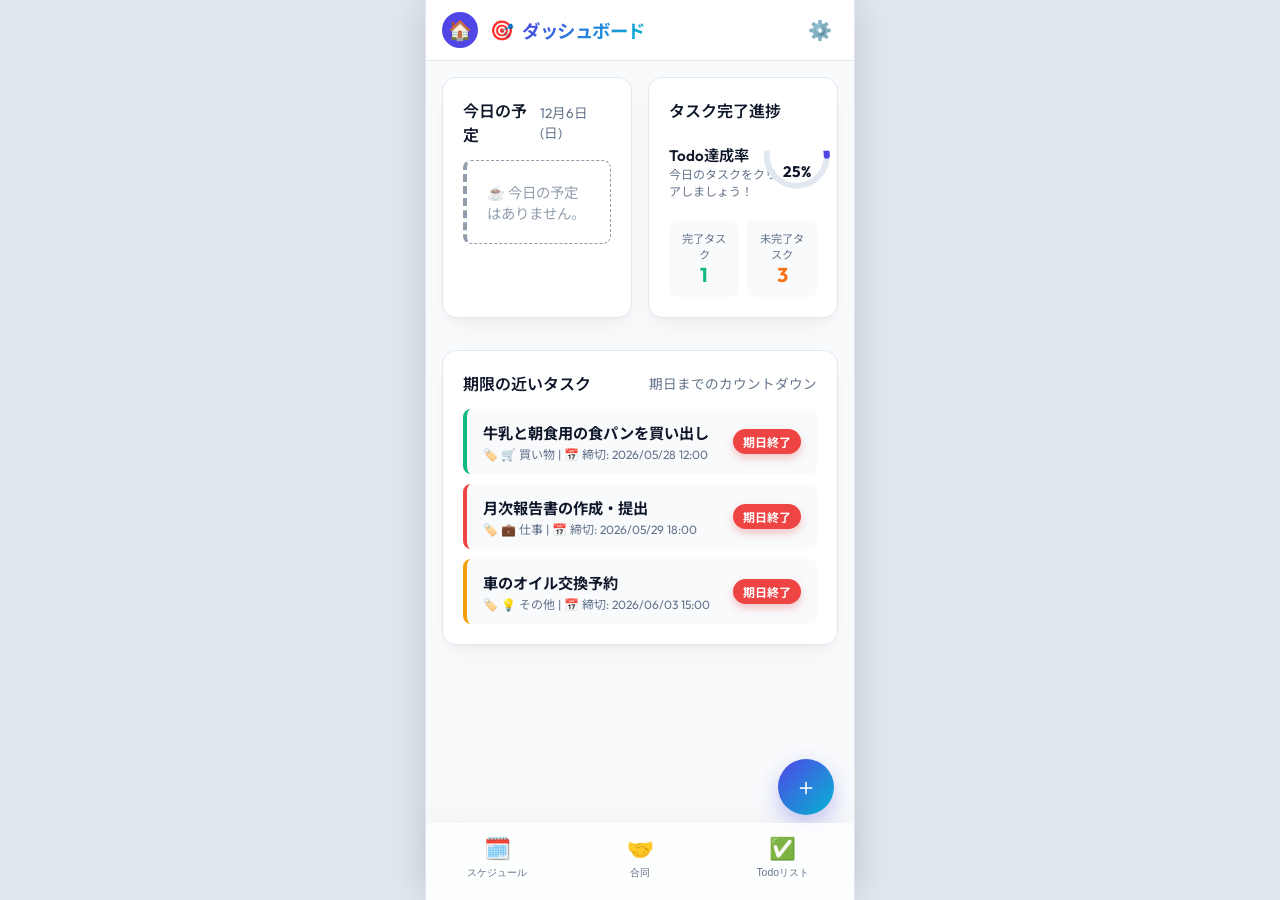
==== commit 3543bac5: "Add files via upload" ====
--- a/code/index.html
+++ b/code/index.html
@@ -2,16 +2,15 @@
 <html lang="ja" data-theme="light">
 
 <head>
-    <link rel="manifest" href="manifest.json">
     <meta charset="UTF-8">
     <meta name="viewport" content="width=device-width, initial-scale=1.0">
     <title>ライフ・オーガナイザー - スケジュール＆Todo管理</title>
     <link rel="stylesheet" href="style.css">
+    <link rel="manifest" href="manifest.json">
 </head>
 
 <body>
 
-    <!-- ヘッダー -->
     <header>
         <div class="header-left">
             <button id="header-btn-dashboard" class="header-icon-btn active"
@@ -27,25 +26,20 @@
         </div>
     </header>
 
-    <!-- メインコンテンツ -->
     <main>
 
-        <!-- 1. ダッシュボード画面 -->
         <div id="page-dashboard" class="page active">
             <div class="dashboard-grid">
 
-                <!-- 今日の一日（スケジュール） -->
                 <div class="card">
                     <div class="card-title">
                         <span>今日の予定</span>
-                        <span class="card-subtitle" id="dash-date">5月27日 (水)</span>
+                        <span class="card-subtitle" id="dash-date">-月-日 (-)</span>
                     </div>
                     <div id="dashboard-schedule" class="dashboard-schedule-list">
-                        <!-- JSで動的に追加 -->
-                    </div>
-                </div>
-
-                <!-- タスク進捗サマリー -->
+                        </div>
+                </div>
+
                 <div class="card">
                     <div class="card-title">タスク完了進捗</div>
                     <div class="stat-widget">
@@ -54,7 +48,6 @@
                             <div style="font-size: 0.75rem; color: var(--text-secondary);">今日のタスクをクリアしましょう！</div>
                         </div>
 
-                        <!-- 円形進捗ゲージ -->
                         <div class="progress-ring-container">
                             <svg class="progress-ring-svg">
                                 <circle class="progress-ring-circle-bg" cx="35" cy="35" r="30" />
@@ -80,58 +73,44 @@
                     </div>
                 </div>
 
-                <!-- 期限の近いタスク -->
                 <div class="card" style="grid-column: 1 / -1;">
                     <div class="card-title">
                         <span>期限の近いタスク</span>
                         <span class="card-subtitle">期日までのカウントダウン</span>
                     </div>
                     <div id="dashboard-todos" class="dashboard-todos-list">
-                        <!-- JSで動的に追加 -->
-                    </div>
-                </div>
-
-            </div>
-        </div>
-
-
-
-        <!-- 3. 見比べ画面 (左右分割) -->
+                        </div>
+                </div>
+
+            </div>
+        </div>
+
         <div id="page-split" class="page">
             <div class="split-container" id="split-container">
-                <!-- 左側：本日のスケジュールタイムライン -->
                 <div class="split-left" id="split-left">
                     <div class="card-title" style="margin-bottom: 8px; flex-wrap: wrap; gap: 6px;">
-                        <span id="split-schedule-title">スケジュール</span>
-                        <br>
+                        <span id="split-schedule-title">本日のスケジュール</span>
                         <div style="display: flex; align-items: center; gap: 6px; margin-left: auto;">
                             <button class="btn-icon" id="split-prev" title="前日" onclick="moveSplitDate(-1)">◀</button>
-                            <span class="card-subtitle" id="split-date"
-                                style="min-width: 90px; text-align: center;">-月-日 (-)</span>
+                            <span class="card-subtitle" id="split-date" style="min-width: 90px; text-align: center;">-月-日 (-)</span>
                             <button class="btn-icon" id="split-next" title="翌日" onclick="moveSplitDate(1)">▶</button>
-                            <button class="btn-today" id="split-today" onclick="moveSplitDate(0)"
-                                style="font-size: 0.7rem; padding: 3px 8px;">今日</button>
+                            <button class="btn-today" id="split-today" onclick="moveSplitDate(0)" style="font-size: 0.7rem; padding: 3px 8px;">今日</button>
                         </div>
                     </div>
                     <div id="split-schedule-content" class="schedule-timeline-wrapper">
-                        <!-- JSで今日のスケジュールと空き時間を描画 -->
-                    </div>
-                </div>
-                <!-- 仕切り線 (レジライザー) -->
+                        </div>
+                </div>
                 <div class="split-divider" id="split-divider">
                     <div class="split-divider-handle"></div>
                 </div>
-                <!-- 右側：Todoリスト -->
                 <div class="split-right" id="split-right">
                     <div class="card-title" style="margin-bottom: 8px;">締め切り間近のTodo</div>
                     <div id="split-todo-content" class="todo-list-wrapper">
-                        <!-- JSで簡略版Todoリストを描画 -->
-                    </div>
-                </div>
-            </div>
-        </div>
-
-        <!-- 4. スケジュール画面（旧カレンダー） -->
+                        </div>
+                </div>
+            </div>
+        </div>
+
         <div id="page-calendar" class="page">
             <div class="calendar-controls">
                 <div style="display: flex; gap: 8px; align-items: center;">
@@ -142,64 +121,54 @@
                 <div class="calendar-month-center">
                     <h2 id="calendar-month-year">2026年 5月</h2>
                 </div>
-                <!-- 週・月切り替えセグメントコントロール -->
                 <div class="view-toggle-container">
                     <button id="btn-view-month" class="view-toggle-btn active"
                         onclick="switchCalendarView('month')">月</button>
                     <button id="btn-view-week" class="view-toggle-btn" onclick="switchCalendarView('week')">週</button>
                 </div>
             </div>
-            <!-- 曜日ヘッダー（固定） -->
             <div class="calendar-weekday-header" id="calendar-weekday-header">
-                <!-- JSで生成 -->
-            </div>
-            <!-- 日付グリッド（スクロール可能） -->
+                </div>
             <div class="calendar-grid" id="calendar-grid">
-                <!-- JSで動的にカレンダーを生成 -->
-            </div>
-        </div>
-
-        <!-- 5. Todoリスト画面 -->
+                </div>
+
+            <div id="weekly-planner-container" class="weekly-container" style="margin-top: 20px;">
+                </div>
+        </div>
+
         <div id="page-todo" class="page">
-            <!-- フィルターコントロール -->
             <div style="display: flex; flex-direction: column; gap: 10px; margin-bottom: 16px;">
-                <!-- 状態フィルター + 並び替え -->
                 <div style="display: flex; gap: 6px; overflow-x: auto; padding-bottom: 2px; align-items: center;">
                     <button class="btn btn-primary" id="todo-filter-all">すべて</button>
                     <button class="btn btn-secondary" id="todo-filter-active">未完了</button>
                     <button class="btn btn-secondary" id="todo-filter-completed">完了済み</button>
                     <div style="margin-left: auto; display: flex; align-items: center; gap: 6px; flex-shrink: 0;">
-                        <span
-                            style="font-size: 0.75rem; color: var(--text-secondary); white-space: nowrap;">並び替え:</span>
-                        <select id="todo-sort-select" class="form-control"
-                            style="font-size: 0.75rem; padding: 4px 8px; height: auto; min-width: 110px;">
+                        <span style="font-size: 0.75rem; color: var(--text-secondary); white-space: nowrap;">並び替え:</span>
+                        <select id="todo-sort-select" class="form-control" style="font-size: 0.75rem; padding: 4px 8px; height: auto; min-width: 110px;">
                             <option value="deadline-asc">期日 昇順 ↑</option>
                             <option value="deadline-desc">期日 降順 ↓</option>
                             <option value="priority-desc">優先順位順</option>
                         </select>
                     </div>
                 </div>
-                <!-- カテゴリタグフィルター -->
                 <div
                     style="display: flex; gap: 6px; overflow-x: auto; padding-bottom: 2px; border-top: 1px solid var(--border); padding-top: 8px;">
                     <button class="btn btn-secondary" style="font-size:0.75rem; padding: 4px 10px;"
                         id="tag-filter-all">全タグ</button>
                     <button class="btn btn-secondary" style="font-size:0.75rem; padding: 4px 10px;"
-                        id="tag-filter-work">💼<br> 仕事</button>
+                        id="tag-filter-work">💼 仕事</button>
                     <button class="btn btn-secondary" style="font-size:0.75rem; padding: 4px 10px;"
-                        id="tag-filter-private">🏠<br> プライベート</button>
+                        id="tag-filter-private">🏠 プライベート</button>
                     <button class="btn btn-secondary" style="font-size:0.75rem; padding: 4px 10px;"
-                        id="tag-filter-shopping">🛒<br>買い物</button>
+                        id="tag-filter-shopping">🛒 買い物</button>
                     <button class="btn btn-secondary" style="font-size:0.75rem; padding: 4px 10px;"
-                        id="tag-filter-other">💡<br>その他</button>
+                        id="tag-filter-other">💡 その他</button>
                 </div>
             </div>
             <div class="todo-list-wrapper" id="todo-list-container">
-                <!-- JSで動的にTodoカードを描画 -->
-            </div>
-        </div>
-
-        <!-- 6. 設定・画像管理画面 -->
+                </div>
+        </div>
+
         <div id="page-settings" class="page">
             <div class="card">
                 <div class="card-title">参考用画像・スケジュール写真の登録</div>
@@ -262,10 +231,8 @@
 
     </main>
 
-    <!-- 新規作成ダイアログを呼び出すフローティングアクションボタン(FAB) -->
     <button class="fab" id="fab" title="新規追加">＋</button>
 
-    <!-- ボトムナビゲーション -->
     <nav>
         <button id="nav-calendar" onclick="switchPage('calendar', 'スケジュール')">
             <span class="nav-icon">🗓️</span>
@@ -281,10 +248,6 @@
         </button>
     </nav>
 
-
-    <!-- ================= モーダル群 ================= -->
-
-    <!-- 1. 新規追加選択モーダル -->
     <div class="modal-overlay" id="modal-add-selector">
         <div class="modal">
             <div class="modal-header">
@@ -295,18 +258,17 @@
                 <button class="btn btn-secondary" onclick="openAddTodoFromSelector()"
                     style="justify-content: flex-start; padding: 14px;">
                     <span style="font-size: 1.25rem; margin-right: 8px;">✅</span>
-                    Todoを追加する
+                    Todo（期限ありのタスク）を追加する
                 </button>
                 <button class="btn btn-secondary" onclick="openAddEventFromSelector()"
                     style="justify-content: flex-start; padding: 14px;">
                     <span style="font-size: 1.25rem; margin-right: 8px;">📅</span>
-                    予定を追加する
+                    特定の日の予定をカレンダーに追加する
                 </button>
             </div>
         </div>
     </div>
 
-    <!-- 2. 週間スケジュール登録・編集モーダル -->
     <div class="modal-overlay" id="modal-weekly-edit">
         <div class="modal">
             <div class="modal-header">
@@ -344,7 +306,6 @@
                     </div>
                 </div>
 
-                <!-- 具体的な時間設定 (時間指定選択時のみ表示) -->
                 <div class="form-row" id="weekly-time-input-row" style="display: none;">
                     <div class="form-group">
                         <label for="weekly-start-time">開始時刻</label>
@@ -370,8 +331,7 @@
                         <label for="weekly-color">テーマカラー</label>
                         <input type="hidden" id="weekly-color" value="#4F46E5">
                         <div class="color-picker" id="weekly-color-picker">
-                            <!-- JSで生成 -->
-                        </div>
+                            </div>
                     </div>
                 </div>
 
@@ -389,7 +349,6 @@
         </div>
     </div>
 
-    <!-- 3. Todo登録・編集モーダル -->
     <div class="modal-overlay" id="modal-todo-edit">
         <div class="modal">
             <div class="modal-header">
@@ -450,7 +409,6 @@
         </div>
     </div>
 
-    <!-- 4. カレンダー予定追加モーダル -->
     <div class="modal-overlay" id="modal-event-edit">
         <div class="modal">
             <div class="modal-header">
@@ -465,8 +423,7 @@
                 </div>
                 <div class="form-row" style="display: flex; align-items: center; gap: 8px; margin-bottom: 12px;">
                     <div class="form-group" style="display: flex; align-items: center; gap: 8px; margin-bottom: 0;">
-                        <input type="checkbox" id="event-allday" onchange="toggleEventAllDay()"
-                            style="width: 18px; height: 18px; cursor: pointer;">
+                        <input type="checkbox" id="event-allday" onchange="toggleEventAllDay()" style="width: 18px; height: 18px; cursor: pointer;">
                         <label for="event-allday" style="margin-bottom: 0; cursor: pointer;">終日予定にする</label>
                     </div>
                 </div>
@@ -500,8 +457,7 @@
                 <div class="form-group">
                     <label>テーマカラー</label>
                     <div class="color-picker" id="event-color-picker">
-                        <!-- JSでカラーオプションを生成 -->
-                    </div>
+                        </div>
                     <input type="hidden" id="event-color" value="#0EA5E9">
                 </div>
                 <div class="form-group">
@@ -517,17 +473,15 @@
         </div>
     </div>
 
-    <!-- 5. 日にち詳細（カレンダー長押し・クリック時）モーダル -->
     <div class="modal-overlay" id="modal-day-details">
         <div class="modal">
             <div class="modal-header">
-                <h3 class="modal-title" id="day-details-title">2026年5月27日 の予定</h3>
+                <h3 class="modal-title" id="day-details-title">-年-月-日 の予定</h3>
                 <button class="modal-close" onclick="closeModal('modal-day-details')">✕</button>
             </div>
             <div id="day-events-list"
                 style="display: flex; flex-direction: column; gap: 10px; margin-bottom: 20px; max-height: 300px; overflow-y: auto;">
-                <!-- JSでその日の予定を表示 -->
-            </div>
+                </div>
             <div style="display: flex; gap: 8px;">
                 <button class="btn btn-secondary" onclick="closeModal('modal-day-details')"
                     style="flex: 1;">閉じる</button>
@@ -536,12 +490,10 @@
         </div>
     </div>
 
-    <!-- 6. 削除確認ダイアログ（アプリ内カスタムconfirm） -->
     <div class="modal-overlay" id="modal-confirm">
         <div class="modal" style="max-width: 320px; text-align: center;">
             <div style="font-size: 1.8rem; margin-bottom: 12px;">🗑️</div>
-            <p id="confirm-dialog-message"
-                style="font-size: 0.95rem; font-weight: 600; margin-bottom: 20px; color: var(--text-primary);"></p>
+            <p id="confirm-dialog-message" style="font-size: 0.95rem; font-weight: 600; margin-bottom: 20px; color: var(--text-primary);"></p>
             <div style="display: flex; gap: 10px;">
                 <button id="confirm-dialog-cancel" class="btn btn-secondary" style="flex: 1;">キャンセル</button>
                 <button id="confirm-dialog-ok" class="btn btn-danger" style="flex: 1;">削除する</button>
@@ -549,20 +501,7 @@
         </div>
     </div>
 
-    <!-- トースト通知 -->
-    <div id="toast-container" class="toast-container"></div>
-
-    <!-- アプリケーションロジック -->
     <script src="app.js"></script>
-    <script>
-        if ('serviceWorker' in navigator) {
-            window.addEventListener('load', () => {
-                navigator.serviceWorker.register('./sw.js')
-                    .then(reg => console.log('PWA ServiceWorker 登録成功成功!', reg.scope))
-                    .catch(err => console.log('PWA ServiceWorker 登録失敗...', err));
-            });
-        }
-    </script>
 </body>
 
 </html>
--- a/code/style.css
+++ b/code/style.css
@@ -47,7 +47,6 @@
     background-color: #E2E8F0;
     transition: background-color 0.3s ease;
 }
-
 [data-theme="dark"] html {
     background-color: #0F172A;
 }
@@ -217,8 +216,7 @@
 .progress-ring-circle {
     fill: none;
     stroke: var(--primary);
-    stroke-dasharray: 220;
-    /* 2 * PI * r (r=35 -> ~220) */
+    stroke-dasharray: 220; /* 2 * PI * r (r=35 -> ~220) */
     stroke-dashoffset: 220;
     stroke-width: 6;
     stroke-linecap: round;
@@ -232,8 +230,7 @@
     color: var(--text-primary);
 }
 
-.dashboard-schedule-list,
-.dashboard-todos-list {
+.dashboard-schedule-list, .dashboard-todos-list {
     display: flex;
     flex-direction: column;
     gap: 10px;
@@ -506,13 +503,11 @@
 }
 
 .calendar-day-header.sat-col {
-    color: #3b82f6;
-    /* Sat */
+    color: #3b82f6; /* Sat */
 }
 
 .calendar-day-header.sun-col {
-    color: #ef4444;
-    /* Sun */
+    color: #ef4444; /* Sun */
 }
 
 .calendar-day-cell {
@@ -770,7 +765,6 @@
         width: calc(50% - 8px);
         height: 100%;
     }
-
     .split-right {
         height: 100%;
     }
@@ -811,7 +805,6 @@
         height: 100%;
         cursor: col-resize;
     }
-
     .split-divider-handle {
         width: 4px;
         height: 40px;
@@ -901,8 +894,7 @@
     -webkit-backdrop-filter: blur(15px);
     display: flex;
     justify-content: space-around;
-    padding: 12px 0 20px 0;
-    /* Extra bottom padding for safe-area in mobile */
+    padding: 12px 0 20px 0; /* Extra bottom padding for safe-area in mobile */
     border-top: 1px solid var(--glass-border);
     box-shadow: 0 -10px 30px rgba(0, 0, 0, 0.03);
     z-index: 100;
@@ -1018,9 +1010,7 @@
     flex-shrink: 0;
 }
 
-.modal form,
-.modal-body,
-#day-events-list {
+.modal form, .modal-body, #day-events-list {
     overflow-y: auto;
     flex: 1;
     padding-right: 4px;
@@ -1254,11 +1244,11 @@
     border-radius: 50%;
 }
 
-input:checked+.slider {
+input:checked + .slider {
     background-color: var(--primary);
 }
 
-input:checked+.slider:before {
+input:checked + .slider:before {
     transform: translateX(20px);
 }
 
@@ -1503,7 +1493,7 @@
         min-height: 72px !important;
         padding: 3px 2px !important;
     }
-
+    
     .day-number {
         font-size: 0.65rem !important;
         margin-bottom: 2px !important;
@@ -1611,13 +1601,8 @@
     border-right: none;
 }
 
-.week-header-day-cell.sat-col {
-    color: #3b82f6;
-}
-
-.week-header-day-cell.sun-col {
-    color: #ef4444;
-}
+.week-header-day-cell.sat-col { color: #3b82f6; }
+.week-header-day-cell.sun-col { color: #ef4444; }
 
 .week-header-day-cell.today-col .week-day-num {
     background-color: var(--primary);
@@ -1645,8 +1630,7 @@
 
 .week-time-grid {
     display: flex;
-    min-height: 1440px;
-    /* 24時間 × 60px/時 */
+    min-height: 1440px; /* 24時間 × 60px/時 */
 }
 
 .week-hours-col {
@@ -1712,7 +1696,7 @@
     color: white;
     overflow: hidden;
     cursor: pointer;
-    box-shadow: 0 1px 3px rgba(0, 0, 0, 0.2);
+    box-shadow: 0 1px 3px rgba(0,0,0,0.2);
     transition: opacity 0.15s ease, transform 0.15s ease;
     z-index: 2;
     line-height: 1.3;
@@ -1762,171 +1746,3 @@
     border-radius: 50%;
     background-color: #ef4444;
 }
-
-/* ==========================================
-   タイムマッチ画面：レイアウト最適化
-   ========================================== */
-
-/* カード自体を縦並びのFlexボックスにして高さを固定する */
-.card.split-card {
-    display: flex;
-    flex-direction: column;
-    height: calc(100vh - 180px);
-    /* 画面の高さに合わせる（ヘッダー・ナビ分を引く） */
-    min-height: 450px;
-    padding-bottom: 10px;
-}
-
-/* スケジュール表示エリアを伸縮自在にし、溢れたらここだけスクロールさせる */
-.split-scroll-area {
-    flex: 1;
-    overflow-y: auto;
-    margin-bottom: 15px;
-    padding-right: 4px;
-}
-
-/* 下側に配置する日付変更オブジェクトのコンテナ */
-.split-date-controls {
-    display: flex;
-    align-items: center;
-    justify-content: space-between;
-    gap: 10px;
-    padding-top: 12px;
-    border-top: 1px solid var(--border);
-    /* スケジュールとの境界線 */
-    background-color: var(--bg-secondary);
-}
-
-/* 日付選択フォームをすっきりコンパクトにする */
-.date-picker-compact {
-    padding: 6px 12px;
-    font-size: 0.9rem;
-    text-align: center;
-    flex: 1;
-}
-
-/* ボタンのサイズ微調整 */
-.btn-sm {
-    padding: 6px 12px;
-    font-size: 0.85rem;
-    white-space: nowrap;
-}
-
-/* --- New Features: Balancer & Rescheduling --- */
-
-/* Balancer Badge */
-.balancer-badge {
-    font-size: 0.7rem;
-    font-weight: 600;
-    padding: 3px 8px;
-    border-radius: 6px;
-    background-color: var(--primary-light);
-    color: var(--primary);
-    display: inline-flex;
-    align-items: center;
-    gap: 4px;
-    border: 1px solid rgba(79, 70, 229, 0.2);
-    margin-right: 6px;
-}
-
-.balancer-badge.danger {
-    background-color: rgba(239, 68, 68, 0.1);
-    color: var(--accent-red);
-    border-color: rgba(239, 68, 68, 0.3);
-    animation: pulse-border 1.5s infinite alternate;
-}
-
-@keyframes pulse-border {
-    0% {
-        border-color: rgba(239, 68, 68, 0.3);
-        box-shadow: 0 0 0 rgba(239, 68, 68, 0);
-    }
-    100% {
-        border-color: rgba(239, 68, 68, 0.8);
-        box-shadow: 0 0 6px rgba(239, 68, 68, 0.2);
-    }
-}
-
-/* Reschedule Button */
-.btn-reschedule {
-    background: none;
-    border: none;
-    cursor: pointer;
-    font-size: 0.95rem;
-    padding: 4px 6px;
-    border-radius: 6px;
-    transition: var(--transition);
-    color: var(--text-secondary);
-    display: flex;
-    align-items: center;
-    justify-content: center;
-}
-
-.btn-reschedule:hover {
-    color: var(--primary);
-    background-color: var(--primary-light);
-    transform: rotate(30deg);
-}
-
-/* Toast Notification */
-.toast-container {
-    position: absolute;
-    bottom: 80px;
-    left: 50%;
-    transform: translateX(-50%);
-    width: calc(100% - 32px);
-    max-width: 380px;
-    z-index: 9999;
-    display: flex;
-    flex-direction: column;
-    gap: 8px;
-    pointer-events: none;
-}
-
-.toast {
-    background-color: var(--bg-secondary);
-    color: var(--text-primary);
-    border-left: 4px solid var(--primary);
-    box-shadow: 0 10px 30px rgba(0, 0, 0, 0.15);
-    border-radius: 8px;
-    padding: 12px 16px;
-    font-size: 0.85rem;
-    font-weight: 500;
-    display: flex;
-    align-items: center;
-    gap: 10px;
-    opacity: 0;
-    transform: translateY(20px);
-    animation: toast-fade-in-out 3s forwards cubic-bezier(0.175, 0.885, 0.32, 1.275);
-    pointer-events: auto;
-    border-top: 1px solid var(--border);
-    border-right: 1px solid var(--border);
-    border-bottom: 1px solid var(--border);
-}
-
-.toast.success {
-    border-left-color: var(--accent-green);
-}
-
-.toast.warning {
-    border-left-color: var(--accent-orange);
-}
-
-@keyframes toast-fade-in-out {
-    0% {
-        opacity: 0;
-        transform: translateY(20px);
-    }
-    10% {
-        opacity: 1;
-        transform: translateY(0);
-    }
-    90% {
-        opacity: 1;
-        transform: translateY(0);
-    }
-    100% {
-        opacity: 0;
-        transform: translateY(-20px);
-    }
-}
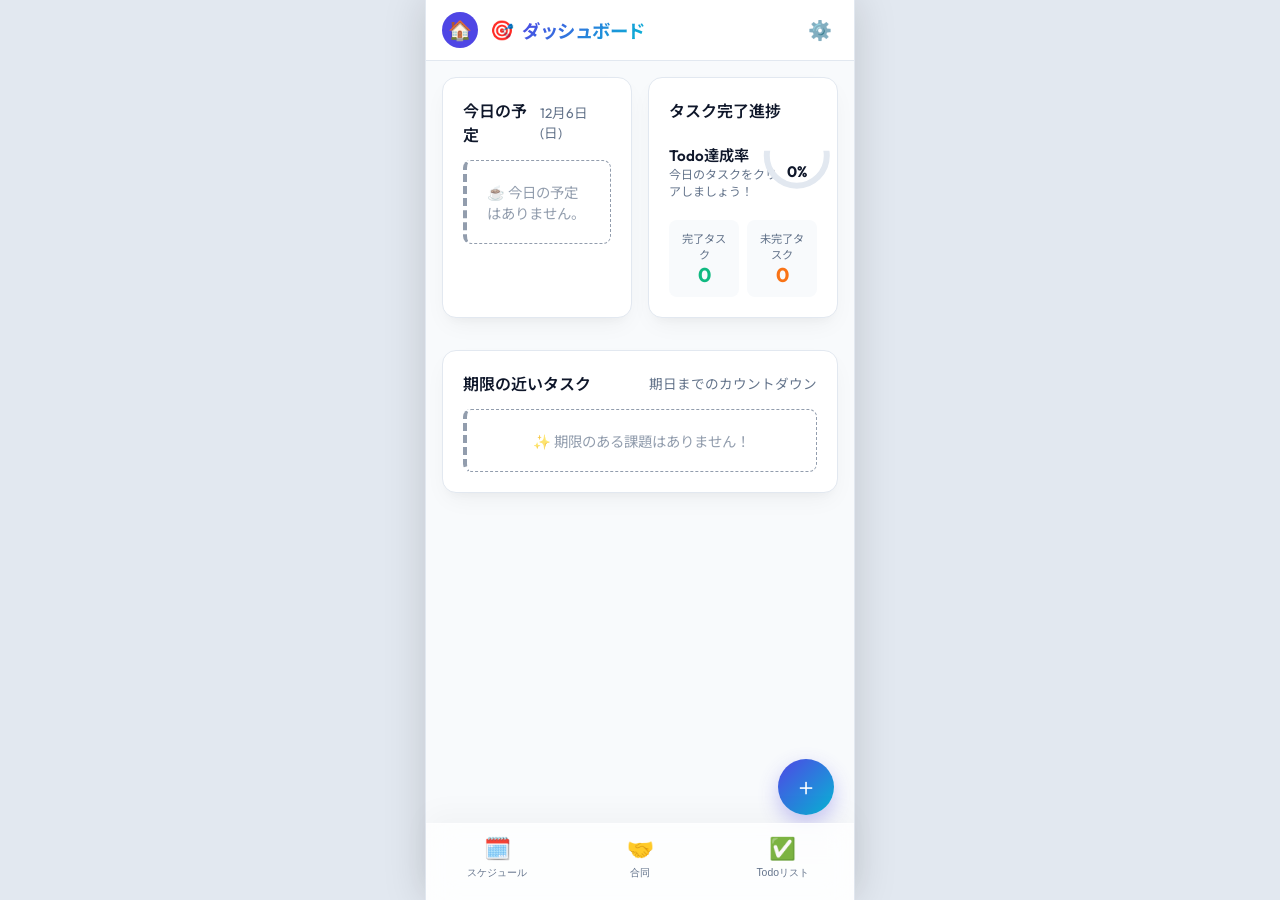
==== commit 2cfa138e: "Add files via upload" ====
--- a/code/index.html
+++ b/code/index.html
@@ -2,15 +2,21 @@
 <html lang="ja" data-theme="light">
 
 <head>
+    <link rel="manifest" href="manifest.json">
     <meta charset="UTF-8">
     <meta name="viewport" content="width=device-width, initial-scale=1.0">
     <title>ライフ・オーガナイザー - スケジュール＆Todo管理</title>
     <link rel="stylesheet" href="style.css">
-    <link rel="manifest" href="manifest.json">
+    
+    <!-- iOS PWA対応用の拡張メタタグ（iOSでのアプリ判定に必要です） -->
+    <meta name="apple-mobile-web-app-capable" content="yes">
+    <meta name="apple-mobile-web-app-status-bar-style" content="default">
+    <link rel="apple-touch-icon" href="icons/icon-192x192.png">
 </head>
 
 <body>
 
+    <!-- ヘッダー -->
     <header>
         <div class="header-left">
             <button id="header-btn-dashboard" class="header-icon-btn active"
@@ -26,20 +32,25 @@
         </div>
     </header>
 
+    <!-- メインコンテンツ -->
     <main>
 
+        <!-- 1. ダッシュボード画面 -->
         <div id="page-dashboard" class="page active">
             <div class="dashboard-grid">
 
+                <!-- 今日の一日（スケジュール） -->
                 <div class="card">
                     <div class="card-title">
                         <span>今日の予定</span>
-                        <span class="card-subtitle" id="dash-date">-月-日 (-)</span>
+                        <span class="card-subtitle" id="dash-date">5月27日 (水)</span>
                     </div>
                     <div id="dashboard-schedule" class="dashboard-schedule-list">
-                        </div>
-                </div>
-
+                        <!-- JSで動的に追加 -->
+                    </div>
+                </div>
+
+                <!-- タスク進捗サマリー -->
                 <div class="card">
                     <div class="card-title">タスク完了進捗</div>
                     <div class="stat-widget">
@@ -48,6 +59,7 @@
                             <div style="font-size: 0.75rem; color: var(--text-secondary);">今日のタスクをクリアしましょう！</div>
                         </div>
 
+                        <!-- 円形進捗ゲージ -->
                         <div class="progress-ring-container">
                             <svg class="progress-ring-svg">
                                 <circle class="progress-ring-circle-bg" cx="35" cy="35" r="30" />
@@ -73,44 +85,58 @@
                     </div>
                 </div>
 
+                <!-- 期限の近いタスク -->
                 <div class="card" style="grid-column: 1 / -1;">
                     <div class="card-title">
                         <span>期限の近いタスク</span>
                         <span class="card-subtitle">期日までのカウントダウン</span>
                     </div>
                     <div id="dashboard-todos" class="dashboard-todos-list">
-                        </div>
-                </div>
-
-            </div>
-        </div>
-
+                        <!-- JSで動的に追加 -->
+                    </div>
+                </div>
+
+            </div>
+        </div>
+
+
+
+        <!-- 3. 見比べ画面 (左右分割) -->
         <div id="page-split" class="page">
             <div class="split-container" id="split-container">
+                <!-- 左側：本日のスケジュールタイムライン -->
                 <div class="split-left" id="split-left">
                     <div class="card-title" style="margin-bottom: 8px; flex-wrap: wrap; gap: 6px;">
-                        <span id="split-schedule-title">本日のスケジュール</span>
+                        <span id="split-schedule-title">スケジュール</span>
+                        <br>
                         <div style="display: flex; align-items: center; gap: 6px; margin-left: auto;">
                             <button class="btn-icon" id="split-prev" title="前日" onclick="moveSplitDate(-1)">◀</button>
-                            <span class="card-subtitle" id="split-date" style="min-width: 90px; text-align: center;">-月-日 (-)</span>
+                            <span class="card-subtitle" id="split-date"
+                                style="min-width: 90px; text-align: center;">-月-日 (-)</span>
                             <button class="btn-icon" id="split-next" title="翌日" onclick="moveSplitDate(1)">▶</button>
-                            <button class="btn-today" id="split-today" onclick="moveSplitDate(0)" style="font-size: 0.7rem; padding: 3px 8px;">今日</button>
+                            <button class="btn-today" id="split-today" onclick="moveSplitDate(0)"
+                                style="font-size: 0.7rem; padding: 3px 8px;">今日</button>
                         </div>
                     </div>
                     <div id="split-schedule-content" class="schedule-timeline-wrapper">
-                        </div>
-                </div>
+                        <!-- JSで今日のスケジュールと空き時間を描画 -->
+                    </div>
+                </div>
+                <!-- 仕切り線 (レジライザー) -->
                 <div class="split-divider" id="split-divider">
                     <div class="split-divider-handle"></div>
                 </div>
+                <!-- 右側：Todoリスト -->
                 <div class="split-right" id="split-right">
                     <div class="card-title" style="margin-bottom: 8px;">締め切り間近のTodo</div>
                     <div id="split-todo-content" class="todo-list-wrapper">
-                        </div>
-                </div>
-            </div>
-        </div>
-
+                        <!-- JSで簡略版Todoリストを描画 -->
+                    </div>
+                </div>
+            </div>
+        </div>
+
+        <!-- 4. スケジュール画面（旧カレンダー） -->
         <div id="page-calendar" class="page">
             <div class="calendar-controls">
                 <div style="display: flex; gap: 8px; align-items: center;">
@@ -121,59 +147,69 @@
                 <div class="calendar-month-center">
                     <h2 id="calendar-month-year">2026年 5月</h2>
                 </div>
+                <!-- 週・月切り替えセグメントコントロール -->
                 <div class="view-toggle-container">
                     <button id="btn-view-month" class="view-toggle-btn active"
                         onclick="switchCalendarView('month')">月</button>
                     <button id="btn-view-week" class="view-toggle-btn" onclick="switchCalendarView('week')">週</button>
                 </div>
             </div>
+            <!-- 曜日ヘッダー（固定） -->
             <div class="calendar-weekday-header" id="calendar-weekday-header">
-                </div>
+                <!-- JSで生成 -->
+            </div>
+            <!-- 日付グリッド（スクロール可能） -->
             <div class="calendar-grid" id="calendar-grid">
-                </div>
-
-            <div id="weekly-planner-container" class="weekly-container" style="margin-top: 20px;">
-                </div>
-        </div>
-
+                <!-- JSで動的にカレンダーを生成 -->
+            </div>
+        </div>
+
+        <!-- 5. Todoリスト画面 -->
         <div id="page-todo" class="page">
+            <!-- フィルターコントロール -->
             <div style="display: flex; flex-direction: column; gap: 10px; margin-bottom: 16px;">
+                <!-- 状態フィルター + 並び替え -->
                 <div style="display: flex; gap: 6px; overflow-x: auto; padding-bottom: 2px; align-items: center;">
                     <button class="btn btn-primary" id="todo-filter-all">すべて</button>
                     <button class="btn btn-secondary" id="todo-filter-active">未完了</button>
                     <button class="btn btn-secondary" id="todo-filter-completed">完了済み</button>
                     <div style="margin-left: auto; display: flex; align-items: center; gap: 6px; flex-shrink: 0;">
-                        <span style="font-size: 0.75rem; color: var(--text-secondary); white-space: nowrap;">並び替え:</span>
-                        <select id="todo-sort-select" class="form-control" style="font-size: 0.75rem; padding: 4px 8px; height: auto; min-width: 110px;">
+                        <span
+                            style="font-size: 0.75rem; color: var(--text-secondary); white-space: nowrap;">並び替え:</span>
+                        <select id="todo-sort-select" class="form-control"
+                            style="font-size: 0.75rem; padding: 4px 8px; height: auto; min-width: 110px;">
                             <option value="deadline-asc">期日 昇順 ↑</option>
                             <option value="deadline-desc">期日 降順 ↓</option>
                             <option value="priority-desc">優先順位順</option>
                         </select>
                     </div>
                 </div>
+                <!-- カテゴリタグフィルター -->
                 <div
                     style="display: flex; gap: 6px; overflow-x: auto; padding-bottom: 2px; border-top: 1px solid var(--border); padding-top: 8px;">
                     <button class="btn btn-secondary" style="font-size:0.75rem; padding: 4px 10px;"
                         id="tag-filter-all">全タグ</button>
                     <button class="btn btn-secondary" style="font-size:0.75rem; padding: 4px 10px;"
-                        id="tag-filter-work">💼 仕事</button>
+                        id="tag-filter-work">💼<br> 仕事</button>
                     <button class="btn btn-secondary" style="font-size:0.75rem; padding: 4px 10px;"
-                        id="tag-filter-private">🏠 プライベート</button>
+                        id="tag-filter-private">🏠<br> プライベート</button>
                     <button class="btn btn-secondary" style="font-size:0.75rem; padding: 4px 10px;"
-                        id="tag-filter-shopping">🛒 買い物</button>
+                        id="tag-filter-shopping">🛒<br>買い物</button>
                     <button class="btn btn-secondary" style="font-size:0.75rem; padding: 4px 10px;"
-                        id="tag-filter-other">💡 その他</button>
+                        id="tag-filter-other">💡<br>その他</button>
                 </div>
             </div>
             <div class="todo-list-wrapper" id="todo-list-container">
-                </div>
-        </div>
-
+                <!-- JSで動的にTodoカードを描画 -->
+            </div>
+        </div>
+
+        <!-- 6. 設定・画像管理画面 -->
         <div id="page-settings" class="page">
             <div class="card">
                 <div class="card-title">参考用画像・スケジュール写真の登録</div>
                 <p style="font-size: 0.8rem; color: var(--text-secondary); margin-bottom: 14px;">
-                    仕事のシフト表、カレンダーのスクショ、トレーニングメニューなどの画像を登録し、いつでも参照できます。
+                    仕事 of シフト表、カレンダーのスクショ、トレーニングメニューなどの画像を登録し、いつでも参照できます。
                 </p>
                 <div class="image-upload-area" id="image-upload-area">
                     <span style="font-size: 2rem; display: block; margin-bottom: 8px;">📷</span>
@@ -184,6 +220,15 @@
                     <button class="image-remove-btn" id="image-remove-btn" title="画像を削除">✕</button>
                     <img id="timetable-image-preview" src="" alt="登録スケジュール画像">
                 </div>
+            </div>
+
+            <!-- 🛠️ 通知有効化カードを追加 -->
+            <div class="card">
+                <div class="card-title">通知設定</div>
+                <p style="font-size: 0.8rem; color: var(--text-secondary); margin-bottom: 14px;">
+                    スケジュールやTodoの締め切り通知を受け取ります。
+                </p>
+                <button class="btn btn-primary btn-full" id="btn-enable-notification">通知を有効にする</button>
             </div>
 
             <div class="card">
@@ -231,8 +276,10 @@
 
     </main>
 
+    <!-- 新規作成ダイアログを呼び出すフローティングアクションボタン(FAB) -->
     <button class="fab" id="fab" title="新規追加">＋</button>
 
+    <!-- ボトムナビゲーション -->
     <nav>
         <button id="nav-calendar" onclick="switchPage('calendar', 'スケジュール')">
             <span class="nav-icon">🗓️</span>
@@ -248,6 +295,10 @@
         </button>
     </nav>
 
+
+    <!-- ================= モーダル群 ================= -->
+
+    <!-- 1. 新規追加選択モーダル -->
     <div class="modal-overlay" id="modal-add-selector">
         <div class="modal">
             <div class="modal-header">
@@ -258,17 +309,18 @@
                 <button class="btn btn-secondary" onclick="openAddTodoFromSelector()"
                     style="justify-content: flex-start; padding: 14px;">
                     <span style="font-size: 1.25rem; margin-right: 8px;">✅</span>
-                    Todo（期限ありのタスク）を追加する
+                    Todoを追加する
                 </button>
                 <button class="btn btn-secondary" onclick="openAddEventFromSelector()"
                     style="justify-content: flex-start; padding: 14px;">
                     <span style="font-size: 1.25rem; margin-right: 8px;">📅</span>
-                    特定の日の予定をカレンダーに追加する
+                    予定を追加する
                 </button>
             </div>
         </div>
     </div>
 
+    <!-- 2. 週間スケジュール登録・編集モーダル -->
     <div class="modal-overlay" id="modal-weekly-edit">
         <div class="modal">
             <div class="modal-header">
@@ -306,6 +358,7 @@
                     </div>
                 </div>
 
+                <!-- 具体的な時間設定 (時間指定選択時のみ表示) -->
                 <div class="form-row" id="weekly-time-input-row" style="display: none;">
                     <div class="form-group">
                         <label for="weekly-start-time">開始時刻</label>
@@ -331,7 +384,8 @@
                         <label for="weekly-color">テーマカラー</label>
                         <input type="hidden" id="weekly-color" value="#4F46E5">
                         <div class="color-picker" id="weekly-color-picker">
-                            </div>
+                            <!-- JSで生成 -->
+                        </div>
                     </div>
                 </div>
 
@@ -349,6 +403,7 @@
         </div>
     </div>
 
+    <!-- 3. Todo登録・編集モーダル -->
     <div class="modal-overlay" id="modal-todo-edit">
         <div class="modal">
             <div class="modal-header">
@@ -409,6 +464,7 @@
         </div>
     </div>
 
+    <!-- 4. カレンダー予定追加モーダル -->
     <div class="modal-overlay" id="modal-event-edit">
         <div class="modal">
             <div class="modal-header">
@@ -423,7 +479,8 @@
                 </div>
                 <div class="form-row" style="display: flex; align-items: center; gap: 8px; margin-bottom: 12px;">
                     <div class="form-group" style="display: flex; align-items: center; gap: 8px; margin-bottom: 0;">
-                        <input type="checkbox" id="event-allday" onchange="toggleEventAllDay()" style="width: 18px; height: 18px; cursor: pointer;">
+                        <input type="checkbox" id="event-allday" onchange="toggleEventAllDay()"
+                            style="width: 18px; height: 18px; cursor: pointer;">
                         <label for="event-allday" style="margin-bottom: 0; cursor: pointer;">終日予定にする</label>
                     </div>
                 </div>
@@ -457,7 +514,8 @@
                 <div class="form-group">
                     <label>テーマカラー</label>
                     <div class="color-picker" id="event-color-picker">
-                        </div>
+                        <!-- JSでカラーオプションを生成 -->
+                    </div>
                     <input type="hidden" id="event-color" value="#0EA5E9">
                 </div>
                 <div class="form-group">
@@ -473,15 +531,17 @@
         </div>
     </div>
 
+    <!-- 5. 日にち詳細（カレンダー長押し・クリック時）モーダル -->
     <div class="modal-overlay" id="modal-day-details">
         <div class="modal">
             <div class="modal-header">
-                <h3 class="modal-title" id="day-details-title">-年-月-日 の予定</h3>
+                <h3 class="modal-title" id="day-details-title">2026年5月27日 の予定</h3>
                 <button class="modal-close" onclick="closeModal('modal-day-details')">✕</button>
             </div>
             <div id="day-events-list"
                 style="display: flex; flex-direction: column; gap: 10px; margin-bottom: 20px; max-height: 300px; overflow-y: auto;">
-                </div>
+                <!-- JSでその日の予定を表示 -->
+            </div>
             <div style="display: flex; gap: 8px;">
                 <button class="btn btn-secondary" onclick="closeModal('modal-day-details')"
                     style="flex: 1;">閉じる</button>
@@ -490,10 +550,12 @@
         </div>
     </div>
 
+    <!-- 6. 削除確認ダイアログ（アプリ内カスタムconfirm） -->
     <div class="modal-overlay" id="modal-confirm">
         <div class="modal" style="max-width: 320px; text-align: center;">
             <div style="font-size: 1.8rem; margin-bottom: 12px;">🗑️</div>
-            <p id="confirm-dialog-message" style="font-size: 0.95rem; font-weight: 600; margin-bottom: 20px; color: var(--text-primary);"></p>
+            <p id="confirm-dialog-message"
+                style="font-size: 0.95rem; font-weight: 600; margin-bottom: 20px; color: var(--text-primary);"></p>
             <div style="display: flex; gap: 10px;">
                 <button id="confirm-dialog-cancel" class="btn btn-secondary" style="flex: 1;">キャンセル</button>
                 <button id="confirm-dialog-ok" class="btn btn-danger" style="flex: 1;">削除する</button>
@@ -501,7 +563,23 @@
         </div>
     </div>
 
+    <!-- トースト通知 -->
+    <div id="toast-container" class="toast-container"></div>
+
+    <!-- アプリケーションロジック -->
     <script src="app.js"></script>
+    <script>
+        // 🛠️ Service Workerの登録と同時に、アプリ通知(Push API)の受け皿の初期化フローへ繋ぎます
+        if ('serviceWorker' in navigator && 'PushManager' in window) {
+            window.addEventListener('load', () => {
+                navigator.serviceWorker.register('./sw.js')
+                    .then(reg => {
+                        console.log('PWA ServiceWorker 登録成功!', reg.scope);
+                    })
+                    .catch(err => console.log('PWA ServiceWorker 登録失敗...', err));
+            });
+        }
+    </script>
 </body>
 
 </html>
